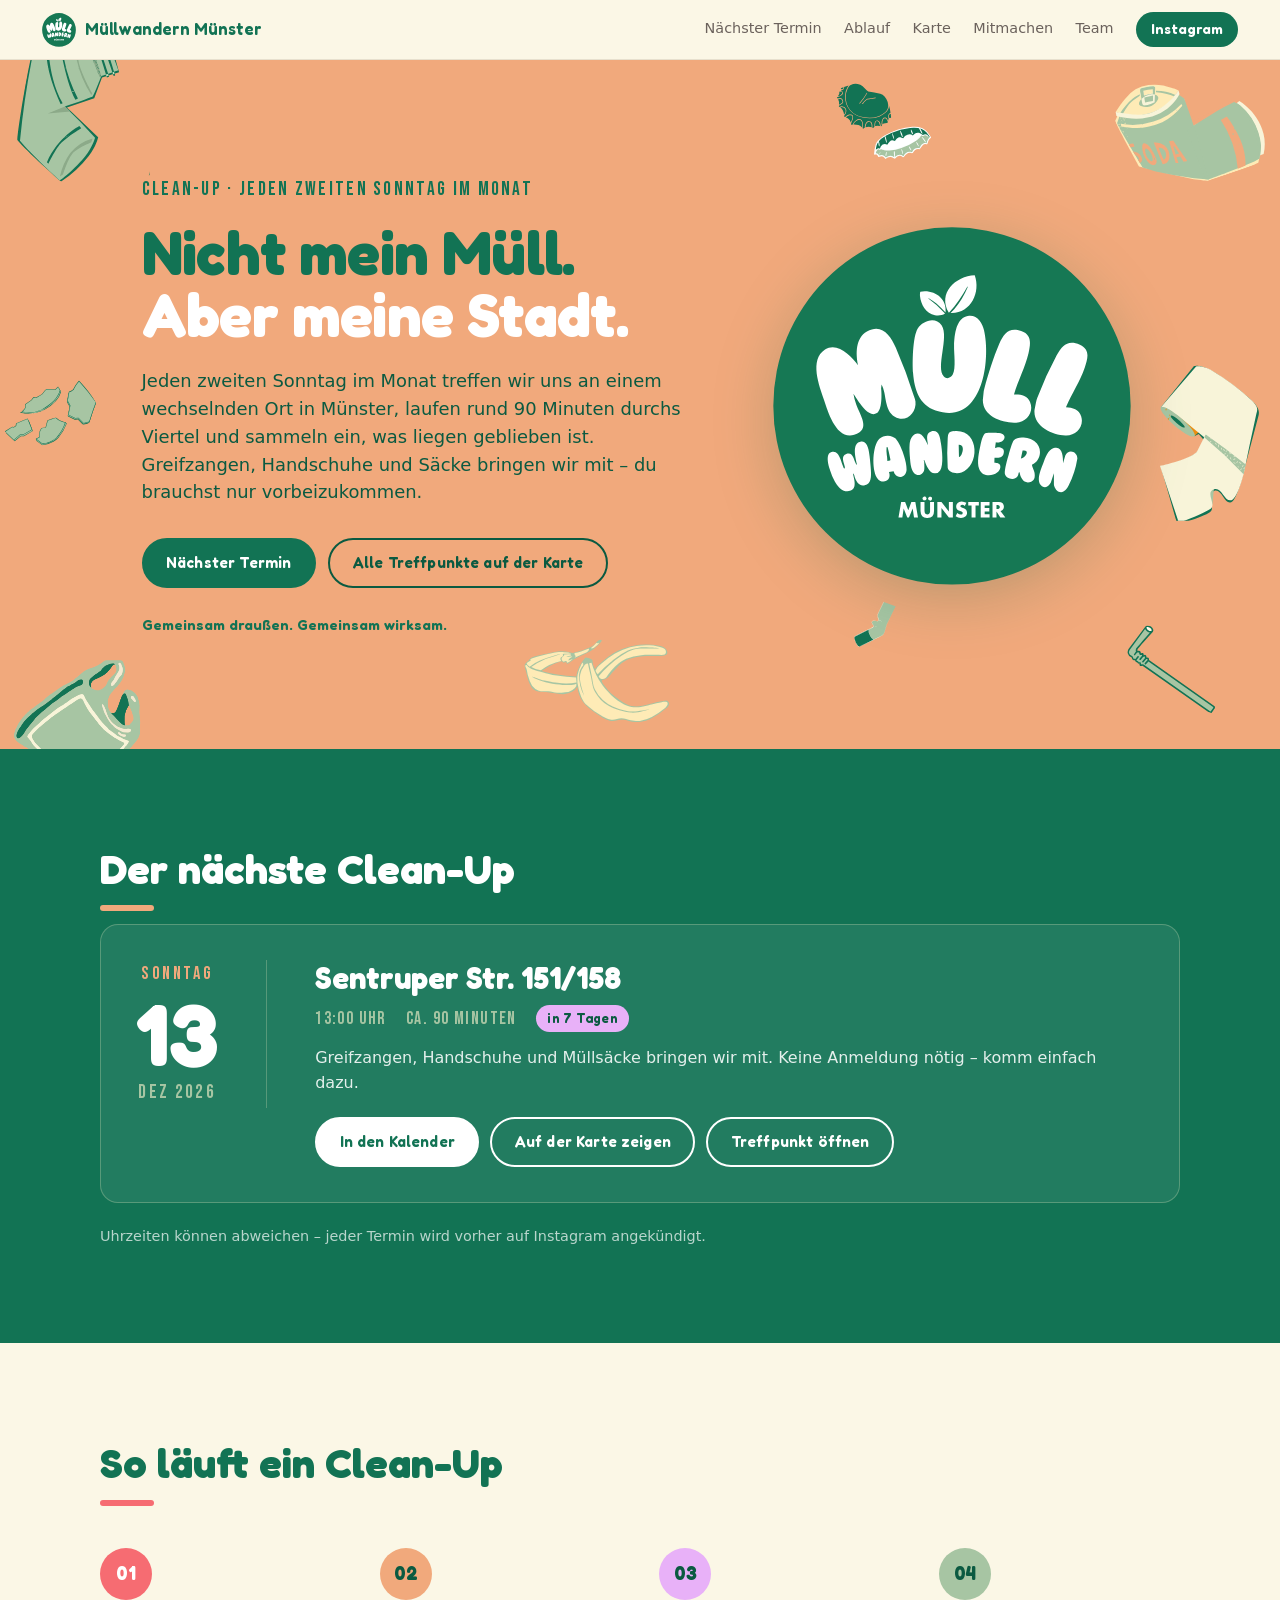
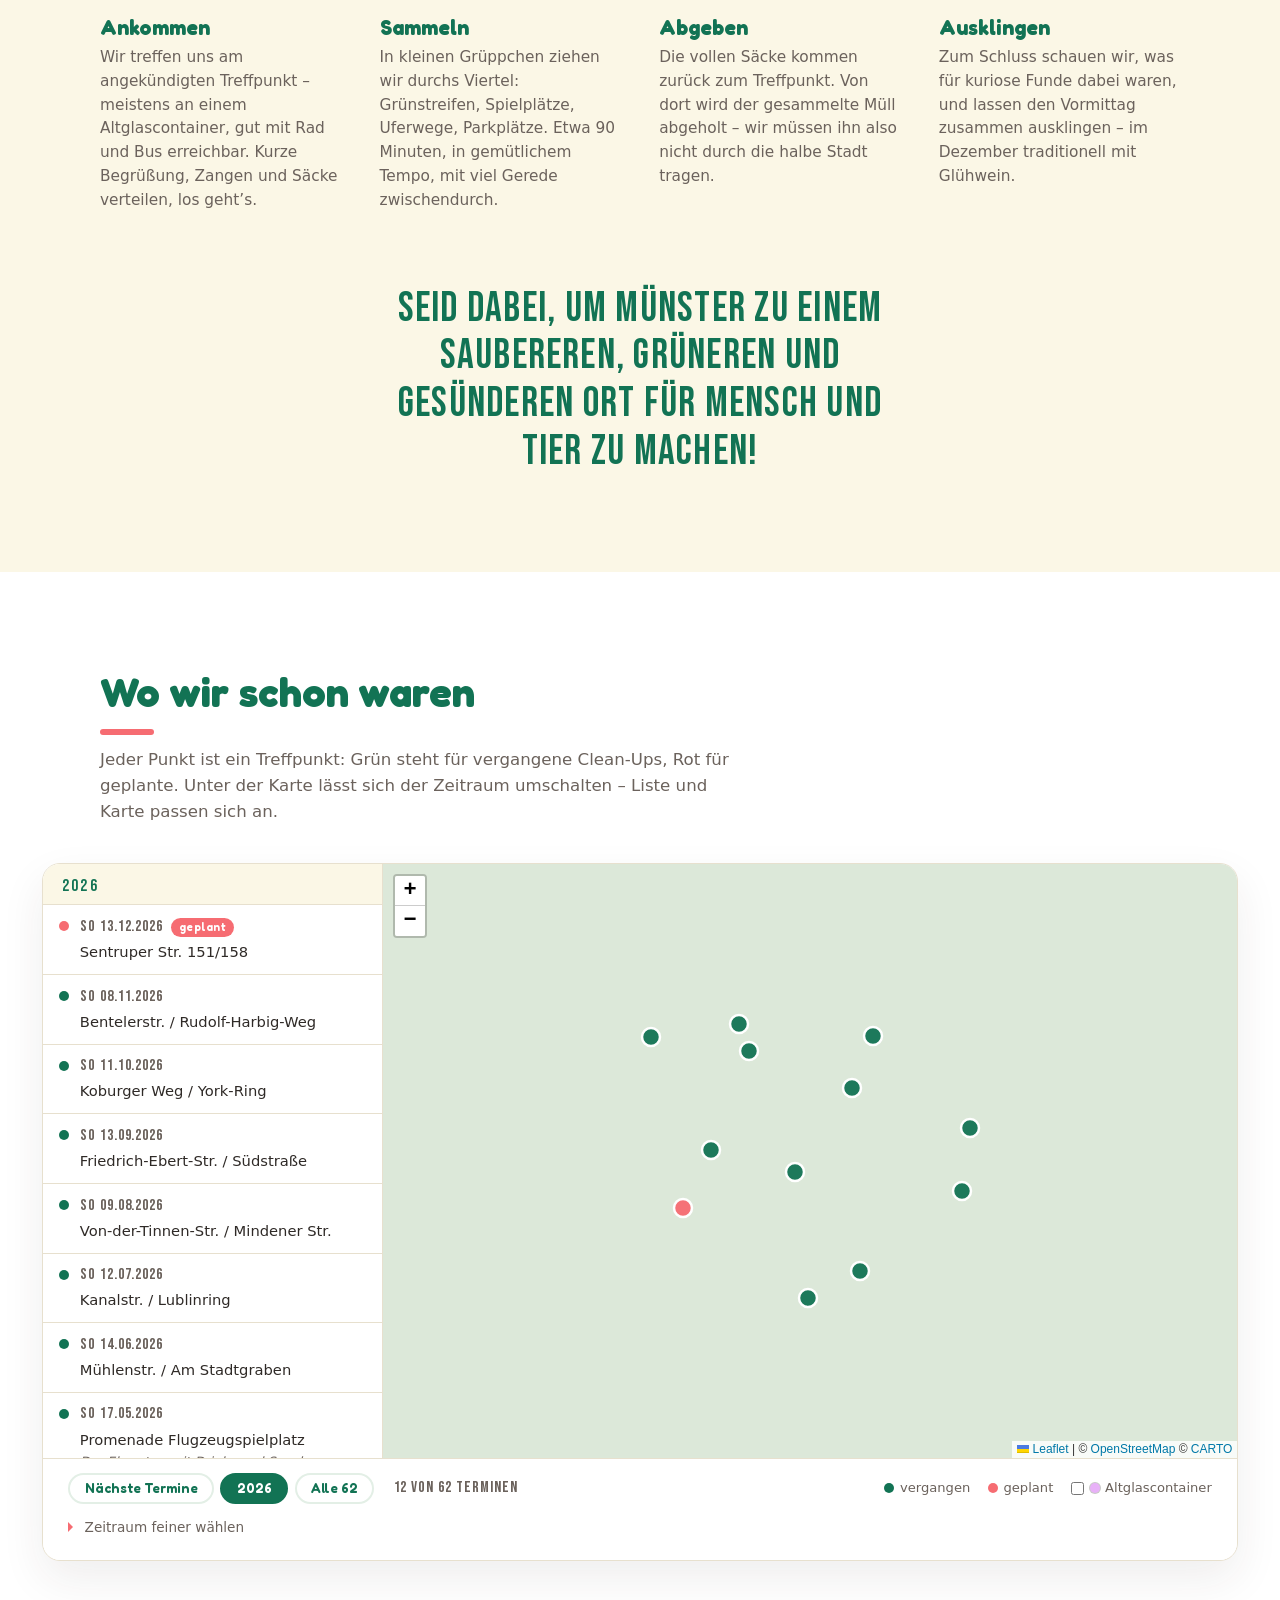
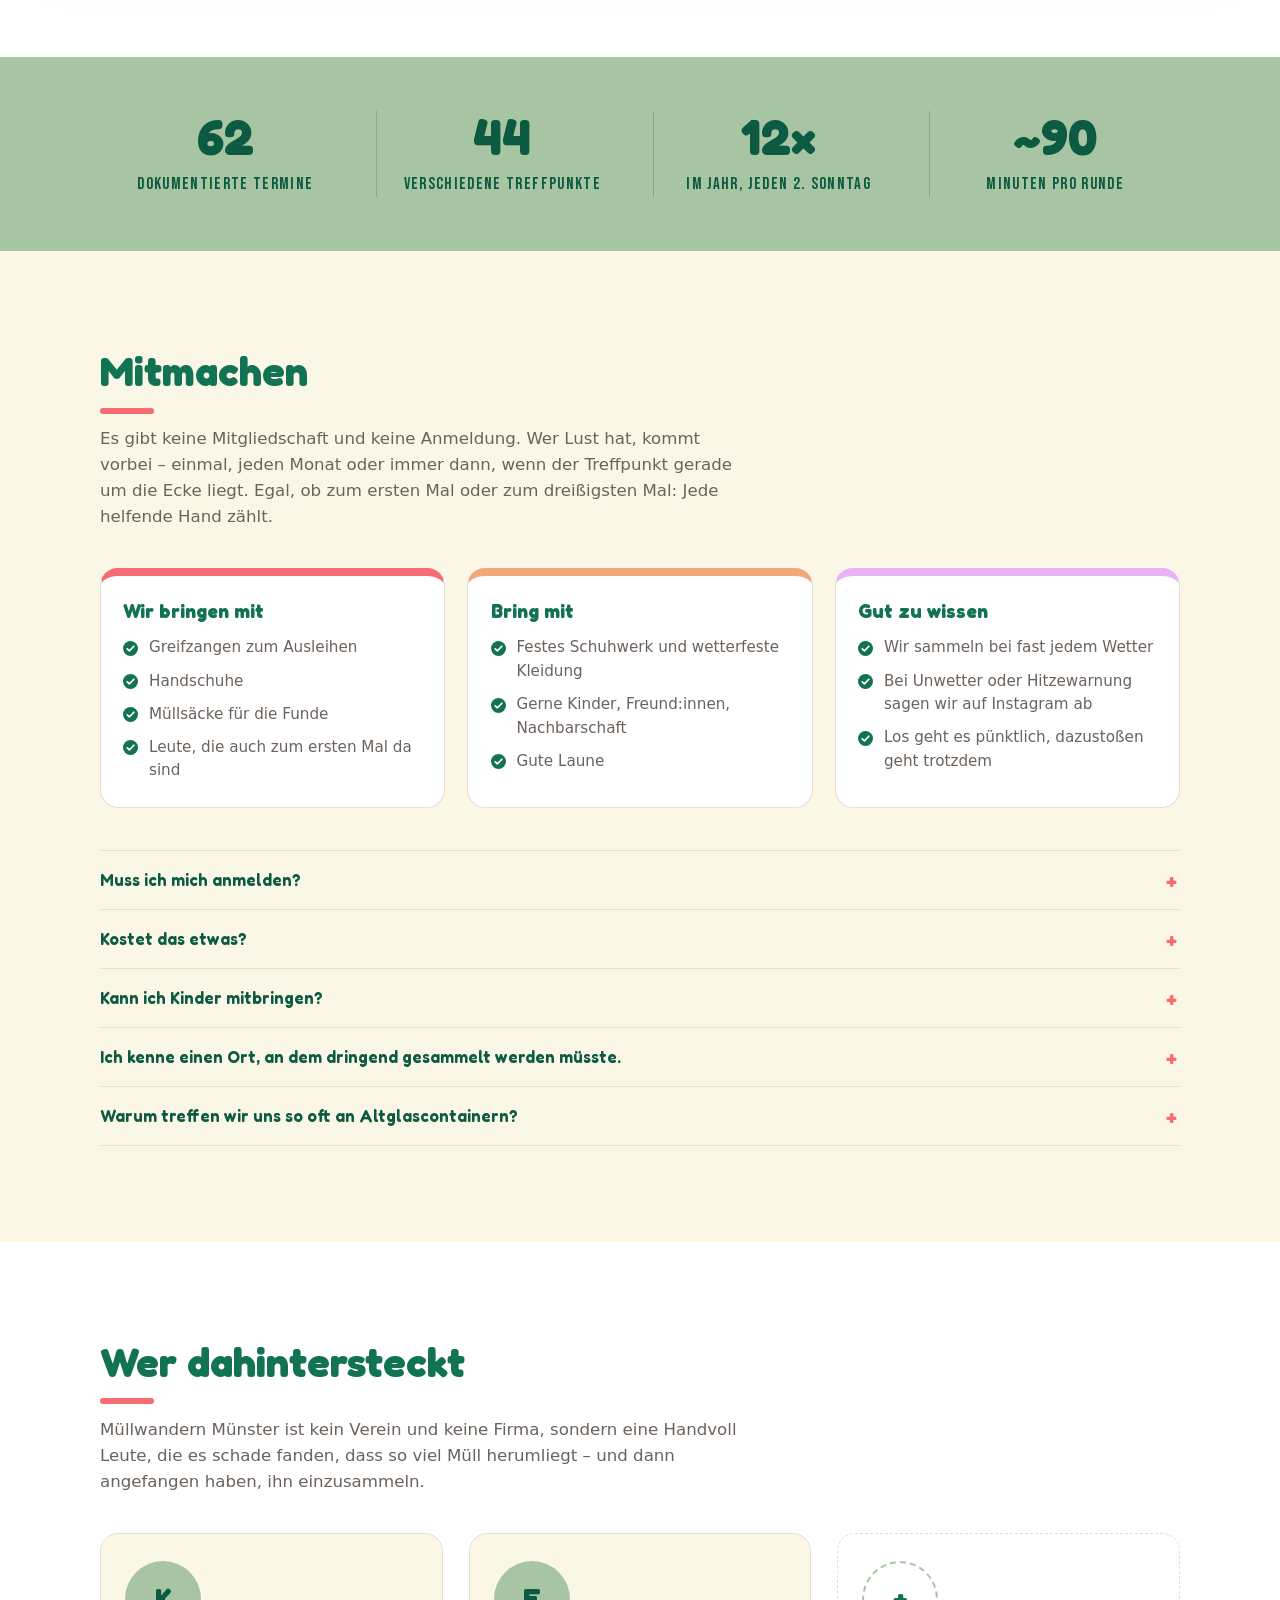
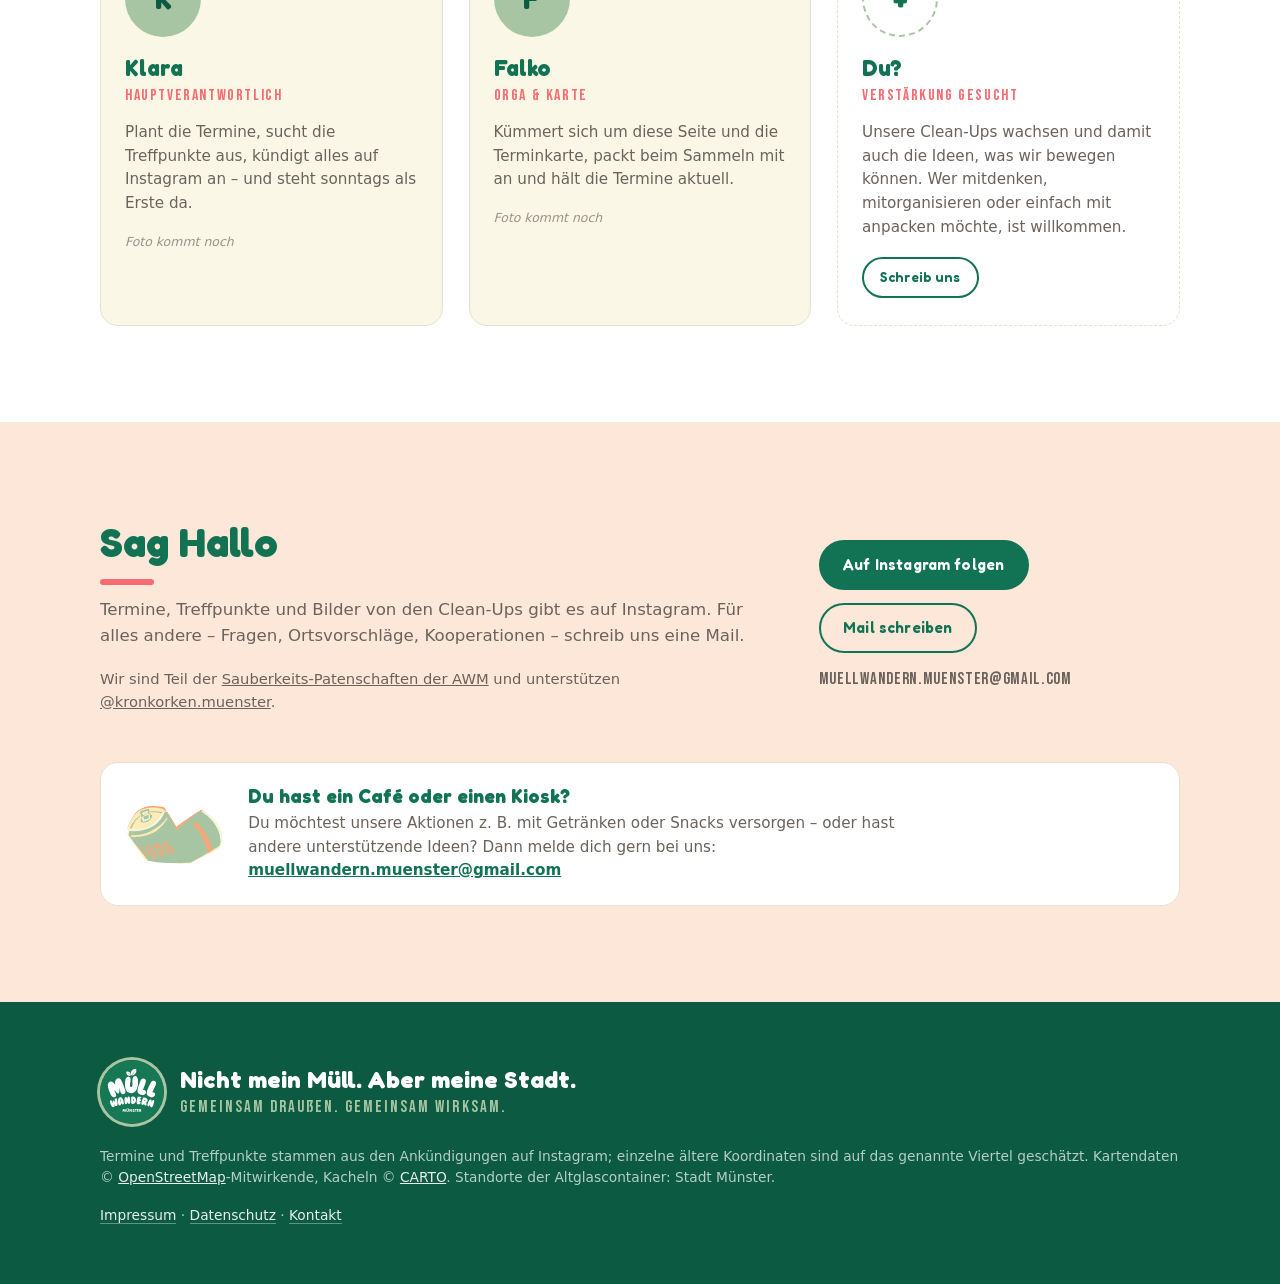
==== index.html @ 6770dd67 "Cache-Busting für CSS, JS und Termindaten style.css und script.js hängen in index.html an einem Zeit" ====
<!DOCTYPE html>
<html lang="de">
<head>
<meta charset="utf-8">
<meta name="viewport" content="width=device-width, initial-scale=1">
<!-- Beim Umzug auf die richtige Domain entfernen! Siehe README.md -->
<meta name="robots" content="noindex, nofollow">
<title>Müllwandern Münster – Clean-Up jeden 2. Sonntag im Monat</title>
<meta name="description" content="Einmal im Monat gehen wir gemeinsam durch Münster und sammeln ein, was liegen geblieben ist. Alle Termine, alle Treffpunkte, alles zum Mitmachen.">
<meta name="theme-color" content="#127354">
<meta property="og:title" content="Müllwandern Münster">
<meta property="og:description" content="Jeden 2. Sonntag im Monat sammeln wir gemeinsam Müll in Münster. Komm einfach dazu.">
<meta property="og:locale" content="de_DE">
<link rel="icon" href="data:image/svg+xml,<svg xmlns='http://www.w3.org/2000/svg' viewBox='0 0 32 32'><circle cx='16' cy='16' r='16' fill='%23127354'/><path d='M16.5 23c-1-6 1-11 6.5-13-1.5 6.5-3.5 10-6.5 13z' fill='%23fff'/><path d='M15.5 23c.5-4.5-1.5-8-5.5-9 1.5 4.5 3 7 5.5 9z' fill='%23fff'/></svg>">
<link rel="stylesheet" href="vendor/leaflet/leaflet.css">
<link rel="stylesheet" href="style.css?v=202608191802">
<script src="vendor/leaflet/leaflet.js" defer></script>
<script src="script.js?v=202608191802" defer></script>
</head>
<body>

<a class="skip" href="#hero">Zum Inhalt springen</a>

<nav class="nav">
  <a class="nav-brand" href="#hero">
    <img class="nav-mark" src="grafik/logo.svg" alt="" aria-hidden="true">
    Müllwandern&nbsp;Münster
  </a>
  <div class="nav-links">
    <a href="#termin">Nächster Termin</a>
    <a href="#ablauf">Ablauf</a>
    <a href="#karte">Karte</a>
    <a href="#mitmachen">Mitmachen</a>
    <a href="#team">Team</a>
    <a class="nav-cta" href="https://www.instagram.com/muellwandern.muenster/" target="_blank" rel="noopener">Instagram</a>
  </div>
</nav>

<!-- ---------- Hero ----------
     Logo und Müll-Illustrationen stammen aus dem Flyer (grafik/*.svg, als Vektoren aus dem PDF übernommen). -->
<header class="hero" id="hero">
  <img class="litter litter-bottle" src="grafik/bottle.svg" alt="" aria-hidden="true">
  <img class="litter litter-shards" src="grafik/shards.svg" alt="" aria-hidden="true">
  <img class="litter litter-bag" src="grafik/bag.svg" alt="" aria-hidden="true">
  <img class="litter litter-banana" src="grafik/banana.svg" alt="" aria-hidden="true">
  <img class="litter litter-caps" src="grafik/caps.svg" alt="" aria-hidden="true">
  <img class="litter litter-can" src="grafik/can.svg" alt="" aria-hidden="true">
  <img class="litter litter-paper" src="grafik/paper.svg" alt="" aria-hidden="true">
  <img class="litter litter-straw" src="grafik/straw.svg" alt="" aria-hidden="true">
  <img class="litter litter-butt" src="grafik/butt.svg" alt="" aria-hidden="true">
  <div class="hero-inner">
    <div>
      <p class="kicker">Clean-Up · jeden zweiten Sonntag im Monat</p>
      <p class="claim">Nicht mein Müll.<br><span class="claim-alt">Aber meine Stadt.</span></p>
      <p class="lead">
        Jeden zweiten Sonntag im Monat treffen wir uns an einem wechselnden Ort in Münster,
        laufen rund 90 Minuten durchs Viertel und sammeln ein, was liegen geblieben ist.
        Greifzangen, Handschuhe und Säcke bringen wir mit – du brauchst nur vorbeizukommen.
      </p>
      <div class="hero-actions">
        <a class="btn btn-primary" href="#termin">Nächster Termin</a>
        <a class="btn" href="#karte">Alle Treffpunkte auf der Karte</a>
      </div>
      <p class="hero-tag">Gemeinsam draußen. Gemeinsam wirksam.</p>
    </div>
    <h1 class="hero-logo"><img src="grafik/logo.svg" alt="Müllwandern Münster" width="272" height="272"></h1>
  </div>
</header>

<!-- ---------- Nächster Termin ---------- -->
<section class="section section-accent" id="termin">
  <div class="wrap">
    <h2 class="section-title">Der nächste Clean-Up</h2>
    <div class="next-card" id="next-card">
      <p class="next-loading">Termine werden geladen …</p>
    </div>
    <p class="next-hint">
      <span id="next-following"></span>
      Uhrzeiten können abweichen – jeder Termin wird vorher auf Instagram angekündigt.
    </p>
  </div>
</section>

<!-- ---------- Ablauf ---------- -->
<section class="section" id="ablauf">
  <div class="wrap">
    <h2 class="section-title">So läuft ein Clean-Up</h2>
    <ol class="steps">
      <li>
        <span class="step-no">01</span>
        <h3>Ankommen</h3>
        <p>Wir treffen uns am angekündigten Treffpunkt – meistens an einem Altglascontainer, gut mit Rad und Bus erreichbar. Kurze Begrüßung, Zangen und Säcke verteilen, los geht’s.</p>
      </li>
      <li>
        <span class="step-no">02</span>
        <h3>Sammeln</h3>
        <p>In kleinen Grüppchen ziehen wir durchs Viertel: Grünstreifen, Spielplätze, Uferwege, Parkplätze. Etwa 90 Minuten, in gemütlichem Tempo, mit viel Gerede zwischendurch.</p>
      </li>
      <li>
        <span class="step-no">03</span>
        <h3>Abgeben</h3>
        <p>Die vollen Säcke kommen zurück zum Treffpunkt. Von dort wird der gesammelte Müll abgeholt – wir müssen ihn also nicht durch die halbe Stadt tragen.</p>
      </li>
      <li>
        <span class="step-no">04</span>
        <h3>Ausklingen</h3>
        <p>Zum Schluss schauen wir, was für kuriose Funde dabei waren, und lassen den Vormittag zusammen ausklingen – im Dezember traditionell mit Glühwein.</p>
      </li>
    </ol>
    <blockquote class="pull">
      Seid dabei, um Münster zu einem saubereren, grüneren und gesünderen Ort für Mensch und Tier zu machen!
    </blockquote>
  </div>
</section>

<!-- ---------- Karte ---------- -->
<section class="section section-map" id="karte">
  <div class="wrap">
    <h2 class="section-title">Wo wir schon waren</h2>
    <p class="section-lead">
      Jeder Punkt ist ein Treffpunkt: Grün steht für vergangene Clean-Ups, Rot für geplante.
      Unter der Karte lässt sich der Zeitraum umschalten – Liste und Karte passen sich an.
    </p>
  </div>
  <div class="wrap wrap-wide">
    <div class="map-app">
      <div class="map-app-body">
        <aside id="list"></aside>
        <div id="map"></div>
      </div>
      <div class="map-app-foot">
        <div class="tl-controls">
          <div class="presets" role="group" aria-label="Zeitraum wählen">
            <button type="button" class="preset" data-preset="next">Nächste Termine</button>
            <button type="button" class="preset" data-preset="year">Dieses Jahr</button>
            <button type="button" class="preset" data-preset="all">Alle</button>
          </div>
          <span class="count" id="count"></span>
          <div class="legend">
            <span class="l-past"><i></i>vergangen</span>
            <span class="l-future"><i></i>geplant</span>
            <label class="l-glass"><input type="checkbox" id="glass-toggle"><i></i>Altglascontainer</label>
          </div>
        </div>
        <details class="tl-details">
          <summary>Zeitraum feiner wählen</summary>
          <div class="tl-head">
            <span class="range-label" id="range-label"></span>
          </div>
          <div class="timeline" id="timeline"></div>
        </details>
      </div>
    </div>
  </div>
</section>

<!-- ---------- Zahlen ---------- -->
<section class="section section-figures">
  <div class="wrap">
    <ul class="figures">
      <li><strong data-figure="events">–</strong><span>dokumentierte Termine</span></li>
      <li><strong data-figure="spots">–</strong><span>verschiedene Treffpunkte</span></li>
      <li><strong>12×</strong><span>im Jahr, jeden 2. Sonntag</span></li>
      <li><strong>~90</strong><span>Minuten pro Runde</span></li>
    </ul>
  </div>
</section>

<!-- ---------- Mitmachen ---------- -->
<section class="section" id="mitmachen">
  <div class="wrap">
    <h2 class="section-title">Mitmachen</h2>
    <p class="section-lead">
      Es gibt keine Mitgliedschaft und keine Anmeldung. Wer Lust hat, kommt vorbei – einmal, jeden Monat oder immer dann,
      wenn der Treffpunkt gerade um die Ecke liegt. Egal, ob zum ersten Mal oder zum dreißigsten Mal: Jede helfende Hand zählt.
    </p>
    <div class="cols">
      <div class="card">
        <h3>Wir bringen mit</h3>
        <ul class="ticks">
          <li>Greifzangen zum Ausleihen</li>
          <li>Handschuhe</li>
          <li>Müllsäcke für die Funde</li>
          <li>Leute, die auch zum ersten Mal da sind</li>
        </ul>
      </div>
      <div class="card">
        <h3>Bring mit</h3>
        <ul class="ticks">
          <li>Festes Schuhwerk und wetterfeste Kleidung</li>
          <li>Gerne Kinder, Freund:innen, Nachbarschaft</li>
          <li>Gute Laune</li>
        </ul>
      </div>
      <div class="card">
        <h3>Gut zu wissen</h3>
        <ul class="ticks">
          <li>Wir sammeln bei fast jedem Wetter</li>
          <li>Bei Unwetter oder Hitzewarnung sagen wir auf Instagram ab</li>
          <li>Los geht es pünktlich, dazustoßen geht trotzdem</li>
        </ul>
      </div>
    </div>

    <div class="faq">
      <details>
        <summary>Muss ich mich anmelden?</summary>
        <p>Nein. Komm einfach zum Treffpunkt – eine kurze Nachricht auf Instagram freut uns, ist aber keine Bedingung.</p>
      </details>
      <details>
        <summary>Kostet das etwas?</summary>
        <p>Nein. Zangen, Handschuhe und Säcke werden gestellt, alles andere ist deine Zeit.</p>
      </details>
      <details>
        <summary>Kann ich Kinder mitbringen?</summary>
        <p>Sehr gerne. Kinder finden erfahrungsgemäß am meisten – und die spannendsten Sachen.</p>
      </details>
      <details>
        <summary>Ich kenne einen Ort, an dem dringend gesammelt werden müsste.</summary>
        <p>Schreib uns! Die Treffpunkte wechseln jeden Monat, und Vorschläge aus den Vierteln sind ausdrücklich willkommen.</p>
      </details>
      <details>
        <summary>Warum treffen wir uns so oft an Altglascontainern?</summary>
        <p>Sie sind leicht zu finden, es gibt sie in jedem Viertel – und drumherum liegt fast immer etwas. Auf der <a href="#karte">Karte</a> lassen sich alle Container der Stadt einblenden.</p>
      </details>
    </div>
  </div>
</section>

<!-- ---------- Team ----------
     Beschreibungstexte sind ein Vorschlag und gehören gegengelesen; Fotos fehlen noch
     (avatar-Kreise durch <img src="..." alt="..."> ersetzen). -->
<section class="section section-team" id="team">
  <div class="wrap">
    <h2 class="section-title">Wer dahintersteckt</h2>
    <p class="section-lead">
      Müllwandern Münster ist kein Verein und keine Firma, sondern eine Handvoll Leute, die es schade fanden,
      dass so viel Müll herumliegt – und dann angefangen haben, ihn einzusammeln.
    </p>
    <div class="people">
      <article class="person">
        <span class="avatar" aria-hidden="true">K</span>
        <h3>Klara</h3>
        <p class="role">Hauptverantwortlich</p>
        <p>Plant die Termine, sucht die Treffpunkte aus, kündigt alles auf Instagram an – und steht sonntags als Erste da.</p>
        <p class="photo-hint">Foto kommt noch</p>
      </article>
      <article class="person">
        <span class="avatar" aria-hidden="true">F</span>
        <h3>Falko</h3>
        <p class="role">Orga &amp; Karte</p>
        <p>Kümmert sich um diese Seite und die Terminkarte, packt beim Sammeln mit an und hält die Termine aktuell.</p>
        <p class="photo-hint">Foto kommt noch</p>
      </article>
      <article class="person person-join">
        <span class="avatar avatar-empty" aria-hidden="true">+</span>
        <h3>Du?</h3>
        <p class="role">Verstärkung gesucht</p>
        <p>Unsere Clean-Ups wachsen und damit auch die Ideen, was wir bewegen können. Wer mitdenken, mitorganisieren oder einfach mit anpacken möchte, ist willkommen.</p>
        <a class="btn btn-small" href="mailto:muellwandern.muenster@gmail.com?subject=Ich%20m%C3%B6chte%20im%20Team%20mitmachen">Schreib uns</a>
      </article>
    </div>
  </div>
</section>

<!-- ---------- Kontakt ---------- -->
<section class="section section-contact" id="kontakt">
  <div class="wrap contact">
    <div>
      <h2 class="section-title">Sag Hallo</h2>
      <p class="section-lead">
        Termine, Treffpunkte und Bilder von den Clean-Ups gibt es auf Instagram.
        Für alles andere – Fragen, Ortsvorschläge, Kooperationen – schreib uns eine Mail.
      </p>
      <p class="partner">
        Wir sind Teil der <a href="https://awm.stadt-muenster.de/stadtsauberkeit/sauberkeitspatenschaften" target="_blank" rel="noopener">Sauberkeits-Patenschaften der AWM</a>
        und unterstützen <a href="https://www.instagram.com/kronkorken.muenster/" target="_blank" rel="noopener">@kronkorken.muenster</a>.
      </p>
    </div>
    <div class="contact-links">
      <a class="btn btn-primary" href="https://www.instagram.com/muellwandern.muenster/" target="_blank" rel="noopener">Auf Instagram folgen</a>
      <a class="btn" href="mailto:muellwandern.muenster@gmail.com">Mail schreiben</a>
      <p class="contact-mail">muellwandern.muenster@gmail.com</p>
    </div>
  </div>
  <div class="wrap">
    <div class="support">
      <img src="grafik/can.svg" alt="" aria-hidden="true">
      <div>
        <h3>Du hast ein Café oder einen Kiosk?</h3>
        <p>
          Du möchtest unsere Aktionen z.&nbsp;B. mit Getränken oder Snacks versorgen – oder hast andere unterstützende Ideen?
          Dann melde dich gern bei uns: <a href="mailto:muellwandern.muenster@gmail.com?subject=Unterst%C3%BCtzung%20f%C3%BCr%20M%C3%BCllwandern%20M%C3%BCnster">muellwandern.muenster@gmail.com</a>
        </p>
      </div>
    </div>
  </div>
</section>

<footer class="foot">
  <div class="wrap foot-inner">
    <div class="foot-brand">
      <img src="grafik/logo.svg" alt="" aria-hidden="true" width="64" height="64">
      <p class="foot-claim">Nicht mein Müll. Aber meine Stadt.<small>Gemeinsam draußen. Gemeinsam wirksam.</small></p>
    </div>
    <p>
      Termine und Treffpunkte stammen aus den Ankündigungen auf Instagram; einzelne ältere Koordinaten sind
      auf das genannte Viertel geschätzt. Kartendaten © <a href="https://www.openstreetmap.org/copyright" target="_blank" rel="noopener">OpenStreetMap</a>-Mitwirkende,
      Kacheln © <a href="https://carto.com/attributions" target="_blank" rel="noopener">CARTO</a>.
      Standorte der Altglascontainer: Stadt Münster.
    </p>
    <!-- Impressum und Datenschutz klappen direkt hier im Footer aus (auch per #impressum / #datenschutz).
         Hosting-Absatz gilt für die Ziel-Domain; die GitHub-Pages-Vorschau ist davon nicht erfasst. -->
    <div class="foot-legal">
      <p class="foot-links">
        <a href="#impressum" aria-controls="impressum" aria-expanded="false">Impressum</a> ·
        <a href="#datenschutz" aria-controls="datenschutz" aria-expanded="false">Datenschutz</a> ·
        <a href="mailto:muellwandern.muenster@gmail.com">Kontakt</a>
      </p>
      <div class="legal-body" id="impressum">
        <div class="legal-inner">
          <h3>Angaben gemäß § 5 DDG</h3>
          <address>
            Klara Novak<br>
            Raesfeldstr. 1<br>
            48149 Münster
          </address>
          <p>E-Mail: <a href="mailto:muellwandern.muenster@gmail.com">muellwandern.muenster@gmail.com</a></p>
          <p>Müllwandern Münster ist eine private, ehrenamtliche Initiative ohne Vereins- oder Unternehmensform.</p>

          <h3>Verantwortlich für journalistisch-redaktionelle Inhalte gemäß § 18 Abs. 2 MStV</h3>
          <p>Klara Novak, Raesfeldstr. 1, 48149 Münster</p>

          <h3>Haftung für Inhalte</h3>
          <p>Die Inhalte dieser Website wurden mit größter Sorgfalt erstellt. Für die Richtigkeit, Vollständigkeit und Aktualität der Inhalte übernehmen wir keine Gewähr. Termine und Treffpunkte können sich kurzfristig ändern; maßgeblich ist die jeweils aktuelle Ankündigung auf Instagram. Einzelne ältere Treffpunkte auf der Karte sind auf das genannte Viertel geschätzt.</p>

          <h3>Haftung für Links</h3>
          <p>Diese Website enthält Links zu externen Websites Dritter, auf deren Inhalte wir keinen Einfluss haben. Für diese fremden Inhalte übernehmen wir keine Haftung. Für die Inhalte der verlinkten Seiten ist stets der jeweilige Anbieter oder Betreiber verantwortlich.</p>

          <h3>Kartendaten und Bildnachweise</h3>
          <p>Kartendaten © <a href="https://www.openstreetmap.org/copyright" target="_blank" rel="noopener">OpenStreetMap</a>-Mitwirkende (ODbL), Kartenkacheln © <a href="https://carto.com/attributions" target="_blank" rel="noopener">CARTO</a>. Standorte der Altglascontainer: Stadt Münster. Kartenbibliothek: <a href="https://leafletjs.com/" target="_blank" rel="noopener">Leaflet</a> (BSD-2-Clause). Fotos: Müllwandern Münster.</p>

        </div>
      </div>
      <div class="legal-body" id="datenschutz">
        <div class="legal-inner">
          <h3>Verantwortliche</h3>
          <p>Klara Novak, Raesfeldstr. 1, 48149 Münster, E-Mail: <a href="mailto:muellwandern.muenster@gmail.com">muellwandern.muenster@gmail.com</a></p>

          <h3>Kurz gesagt</h3>
          <p>Diese Seite setzt keine Cookies, nutzt keine Analyse- oder Tracking-Dienste und bindet keine Werbe- oder Social-Media-Plugins ein. Schriften, Skripte, Fotos und die Kartenbibliothek liegen auf unserem eigenen Server. Personenbezogene Daten fallen in den Server-Protokollen unseres Hosters an, beim Laden der Kartenkacheln unseres Kartenanbieters und dann, wenn du uns eine E-Mail schreibst.</p>

          <h3>Hosting und Server-Logdaten</h3>
          <p>Die Website wird gehostet bei ALL-INKL.COM – Neue Medien Münnich, Inhaber René Münnich, Hauptstraße 68, 02742 Friedersdorf, Deutschland. Beim Aufruf der Seite verarbeitet der Hoster automatisch technisch erforderliche Verbindungsdaten in Server-Logdateien: IP-Adresse, Datum und Uhrzeit des Zugriffs, aufgerufene Seite, übertragene Datenmenge, Referrer-URL sowie Browser- und Betriebssystemangaben. Diese Daten dienen der Bereitstellung, Stabilität und Sicherheit der Website (Art. 6 Abs. 1 lit. f DSGVO) und werden nicht mit anderen Datenquellen zusammengeführt. Sie werden nur so lange gespeichert, wie es für diese Zwecke erforderlich ist. Mit dem Hoster besteht ein Vertrag zur Auftragsverarbeitung.</p>

          <h3>Interaktive Karte</h3>
          <p>Die Karte der Treffpunkte wird mit der Open-Source-Bibliothek Leaflet dargestellt, die von unserem eigenen Server geladen wird. Die Kartenhintergründe (Kacheln) werden beim Anzeigen der Karte vom Kartenanbieter CARTO (CartoDB Inc.) abgerufen. Dabei erhält CARTO deine IP-Adresse, die angeforderten Kartenausschnitte sowie Browser- und Betriebssystemangaben. Ohne diese Übertragung kann die Karte nicht angezeigt werden; sie erfolgt auf Grundlage unseres berechtigten Interesses an einer nutzbaren Übersicht der Treffpunkte (Art. 6 Abs. 1 lit. f DSGVO). CARTO setzt dabei nach unserer Kenntnis keine Cookies. Eine Verarbeitung auf Servern außerhalb der EU, insbesondere in den USA, kann nicht ausgeschlossen werden. Weitere Informationen: <a href="https://carto.com/privacy" target="_blank" rel="noopener">carto.com/privacy</a>. Die Termin- und Containerdaten selbst sowie die Fotos in den Karten-Popups liegen auf unserem Server.</p>
          <p>Der Kalender-Eintrag („In den Kalender“) wird direkt in deinem Browser erzeugt; dabei werden keine Daten übertragen.</p>

          <h3>Kontakt per E-Mail</h3>
          <p>Wenn du uns per E-Mail schreibst, verarbeiten wir deine Angaben (E-Mail-Adresse, Name, Inhalt der Nachricht), um deine Anfrage zu beantworten (Art. 6 Abs. 1 lit. f DSGVO, bei Vertragsanbahnung lit. b). Die Daten werden gelöscht, sobald die Anfrage erledigt ist und keine gesetzlichen Aufbewahrungspflichten entgegenstehen. Unser E-Mail-Postfach wird bei Google (Gmail) betrieben; es gelten dort die Datenschutzbestimmungen von Google.</p>

          <h3>Externe Links</h3>
          <p>Die Seite verlinkt auf Instagram (Meta Platforms Ireland Ltd.), OpenStreetMap (OpenStreetMap Foundation), die Abfallwirtschaftsbetriebe Münster und weitere externe Angebote. Erst mit dem Anklicken eines Links wird eine Verbindung zum jeweiligen Anbieter aufgebaut; dann gelten dessen Datenschutzbestimmungen. Beim bloßen Aufruf unserer Seite werden – abgesehen von den Kartenkacheln – keine Daten an diese Anbieter übertragen.</p>

          <h3>Deine Rechte</h3>
          <p>Du hast das Recht auf Auskunft über die zu deiner Person gespeicherten Daten (Art. 15 DSGVO), auf Berichtigung (Art. 16), Löschung (Art. 17), Einschränkung der Verarbeitung (Art. 18), Datenübertragbarkeit (Art. 20) sowie auf Widerspruch gegen eine Verarbeitung auf Grundlage berechtigter Interessen (Art. 21 DSGVO). Wende dich dafür einfach per E-Mail an die oben genannte Adresse.</p>
          <p>Außerdem kannst du dich bei einer Datenschutz-Aufsichtsbehörde beschweren, zuständig ist die Landesbeauftragte für Datenschutz und Informationsfreiheit Nordrhein-Westfalen (LDI NRW), Kavalleriestraße 2–4, 40213 Düsseldorf, Tel. 0211 38424-0, E-Mail: <a href="mailto:poststelle@ldi.nrw.de">poststelle@ldi.nrw.de</a>.</p>

        </div>
      </div>
    </div>
  </div>
</footer>

<!-- Termine liegen in termine.json und werden von script.js geladen.
     Zum Aktualisieren nur die JSON editieren.
     Felder: date (Pflicht), location (Pflicht), time, note, lat, lng.
     Einträge ohne lat/lng erscheinen nur in der Liste, nicht auf der Karte.
     Hinweis: lokal per HTTP-Server öffnen (z. B. `python3 -m http.server`),
     da fetch() bei file://-URLs blockiert wird. -->
</body>
</html>
---- vendor/leaflet/leaflet.css ----
/* required styles */

.leaflet-pane,
.leaflet-tile,
.leaflet-marker-icon,
.leaflet-marker-shadow,
.leaflet-tile-container,
.leaflet-pane > svg,
.leaflet-pane > canvas,
.leaflet-zoom-box,
.leaflet-image-layer,
.leaflet-layer {
	position: absolute;
	left: 0;
	top: 0;
	}
.leaflet-container {
	overflow: hidden;
	}
.leaflet-tile,
.leaflet-marker-icon,
.leaflet-marker-shadow {
	-webkit-user-select: none;
	   -moz-user-select: none;
	        user-select: none;
	  -webkit-user-drag: none;
	}
/* Prevents IE11 from highlighting tiles in blue */
.leaflet-tile::selection {
	background: transparent;
}
/* Safari renders non-retina tile on retina better with this, but Chrome is worse */
.leaflet-safari .leaflet-tile {
	image-rendering: -webkit-optimize-contrast;
	}
/* hack that prevents hw layers "stretching" when loading new tiles */
.leaflet-safari .leaflet-tile-container {
	width: 1600px;
	height: 1600px;
	-webkit-transform-origin: 0 0;
	}
.leaflet-marker-icon,
.leaflet-marker-shadow {
	display: block;
	}
/* .leaflet-container svg: reset svg max-width decleration shipped in Joomla! (joomla.org) 3.x */
/* .leaflet-container img: map is broken in FF if you have max-width: 100% on tiles */
.leaflet-container .leaflet-overlay-pane svg {
	max-width: none !important;
	max-height: none !important;
	}
.leaflet-container .leaflet-marker-pane img,
.leaflet-container .leaflet-shadow-pane img,
.leaflet-container .leaflet-tile-pane img,
.leaflet-container img.leaflet-image-layer,
.leaflet-container .leaflet-tile {
	max-width: none !important;
	max-height: none !important;
	width: auto;
	padding: 0;
	}

.leaflet-container img.leaflet-tile {
	/* See: https://bugs.chromium.org/p/chromium/issues/detail?id=600120 */
	mix-blend-mode: plus-lighter;
}

.leaflet-container.leaflet-touch-zoom {
	-ms-touch-action: pan-x pan-y;
	touch-action: pan-x pan-y;
	}
.leaflet-container.leaflet-touch-drag {
	-ms-touch-action: pinch-zoom;
	/* Fallback for FF which doesn't support pinch-zoom */
	touch-action: none;
	touch-action: pinch-zoom;
}
.leaflet-container.leaflet-touch-drag.leaflet-touch-zoom {
	-ms-touch-action: none;
	touch-action: none;
}
.leaflet-container {
	-webkit-tap-highlight-color: transparent;
}
.leaflet-container a {
	-webkit-tap-highlight-color: rgba(51, 181, 229, 0.4);
}
.leaflet-tile {
	filter: inherit;
	visibility: hidden;
	}
.leaflet-tile-loaded {
	visibility: inherit;
	}
.leaflet-zoom-box {
	width: 0;
	height: 0;
	-moz-box-sizing: border-box;
	     box-sizing: border-box;
	z-index: 800;
	}
/* workaround for https://bugzilla.mozilla.org/show_bug.cgi?id=888319 */
.leaflet-overlay-pane svg {
	-moz-user-select: none;
	}

.leaflet-pane         { z-index: 400; }

.leaflet-tile-pane    { z-index: 200; }
.leaflet-overlay-pane { z-index: 400; }
.leaflet-shadow-pane  { z-index: 500; }
.leaflet-marker-pane  { z-index: 600; }
.leaflet-tooltip-pane   { z-index: 650; }
.leaflet-popup-pane   { z-index: 700; }

.leaflet-map-pane canvas { z-index: 100; }
.leaflet-map-pane svg    { z-index: 200; }

.leaflet-vml-shape {
	width: 1px;
	height: 1px;
	}
.lvml {
	behavior: url(#default#VML);
	display: inline-block;
	position: absolute;
	}


/* control positioning */

.leaflet-control {
	position: relative;
	z-index: 800;
	pointer-events: visiblePainted; /* IE 9-10 doesn't have auto */
	pointer-events: auto;
	}
.leaflet-top,
.leaflet-bottom {
	position: absolute;
	z-index: 1000;
	pointer-events: none;
	}
.leaflet-top {
	top: 0;
	}
.leaflet-right {
	right: 0;
	}
.leaflet-bottom {
	bottom: 0;
	}
.leaflet-left {
	left: 0;
	}
.leaflet-control {
	float: left;
	clear: both;
	}
.leaflet-right .leaflet-control {
	float: right;
	}
.leaflet-top .leaflet-control {
	margin-top: 10px;
	}
.leaflet-bottom .leaflet-control {
	margin-bottom: 10px;
	}
.leaflet-left .leaflet-control {
	margin-left: 10px;
	}
.leaflet-right .leaflet-control {
	margin-right: 10px;
	}


/* zoom and fade animations */

.leaflet-fade-anim .leaflet-popup {
	opacity: 0;
	-webkit-transition: opacity 0.2s linear;
	   -moz-transition: opacity 0.2s linear;
	        transition: opacity 0.2s linear;
	}
.leaflet-fade-anim .leaflet-map-pane .leaflet-popup {
	opacity: 1;
	}
.leaflet-zoom-animated {
	-webkit-transform-origin: 0 0;
	    -ms-transform-origin: 0 0;
	        transform-origin: 0 0;
	}
svg.leaflet-zoom-animated {
	will-change: transform;
}

.leaflet-zoom-anim .leaflet-zoom-animated {
	-webkit-transition: -webkit-transform 0.25s cubic-bezier(0,0,0.25,1);
	   -moz-transition:    -moz-transform 0.25s cubic-bezier(0,0,0.25,1);
	        transition:         transform 0.25s cubic-bezier(0,0,0.25,1);
	}
.leaflet-zoom-anim .leaflet-tile,
.leaflet-pan-anim .leaflet-tile {
	-webkit-transition: none;
	   -moz-transition: none;
	        transition: none;
	}

.leaflet-zoom-anim .leaflet-zoom-hide {
	visibility: hidden;
	}


/* cursors */

.leaflet-interactive {
	cursor: pointer;
	}
.leaflet-grab {
	cursor: -webkit-grab;
	cursor:    -moz-grab;
	cursor:         grab;
	}
.leaflet-crosshair,
.leaflet-crosshair .leaflet-interactive {
	cursor: crosshair;
	}
.leaflet-popup-pane,
.leaflet-control {
	cursor: auto;
	}
.leaflet-dragging .leaflet-grab,
.leaflet-dragging .leaflet-grab .leaflet-interactive,
.leaflet-dragging .leaflet-marker-draggable {
	cursor: move;
	cursor: -webkit-grabbing;
	cursor:    -moz-grabbing;
	cursor:         grabbing;
	}

/* marker & overlays interactivity */
.leaflet-marker-icon,
.leaflet-marker-shadow,
.leaflet-image-layer,
.leaflet-pane > svg path,
.leaflet-tile-container {
	pointer-events: none;
	}

.leaflet-marker-icon.leaflet-interactive,
.leaflet-image-layer.leaflet-interactive,
.leaflet-pane > svg path.leaflet-interactive,
svg.leaflet-image-layer.leaflet-interactive path {
	pointer-events: visiblePainted; /* IE 9-10 doesn't have auto */
	pointer-events: auto;
	}

/* visual tweaks */

.leaflet-container {
	background: #ddd;
	outline-offset: 1px;
	}
.leaflet-container a {
	color: #0078A8;
	}
.leaflet-zoom-box {
	border: 2px dotted #38f;
	background: rgba(255,255,255,0.5);
	}


/* general typography */
.leaflet-container {
	font-family: "Helvetica Neue", Arial, Helvetica, sans-serif;
	font-size: 12px;
	font-size: 0.75rem;
	line-height: 1.5;
	}


/* general toolbar styles */

.leaflet-bar {
	box-shadow: 0 1px 5px rgba(0,0,0,0.65);
	border-radius: 4px;
	}
.leaflet-bar a {
	background-color: #fff;
	border-bottom: 1px solid #ccc;
	width: 26px;
	height: 26px;
	line-height: 26px;
	display: block;
	text-align: center;
	text-decoration: none;
	color: black;
	}
.leaflet-bar a,
.leaflet-control-layers-toggle {
	background-position: 50% 50%;
	background-repeat: no-repeat;
	display: block;
	}
.leaflet-bar a:hover,
.leaflet-bar a:focus {
	background-color: #f4f4f4;
	}
.leaflet-bar a:first-child {
	border-top-left-radius: 4px;
	border-top-right-radius: 4px;
	}
.leaflet-bar a:last-child {
	border-bottom-left-radius: 4px;
	border-bottom-right-radius: 4px;
	border-bottom: none;
	}
.leaflet-bar a.leaflet-disabled {
	cursor: default;
	background-color: #f4f4f4;
	color: #bbb;
	}

.leaflet-touch .leaflet-bar a {
	width: 30px;
	height: 30px;
	line-height: 30px;
	}
.leaflet-touch .leaflet-bar a:first-child {
	border-top-left-radius: 2px;
	border-top-right-radius: 2px;
	}
.leaflet-touch .leaflet-bar a:last-child {
	border-bottom-left-radius: 2px;
	border-bottom-right-radius: 2px;
	}

/* zoom control */

.leaflet-control-zoom-in,
.leaflet-control-zoom-out {
	font: bold 18px 'Lucida Console', Monaco, monospace;
	text-indent: 1px;
	}

.leaflet-touch .leaflet-control-zoom-in, .leaflet-touch .leaflet-control-zoom-out  {
	font-size: 22px;
	}


/* layers control */

.leaflet-control-layers {
	box-shadow: 0 1px 5px rgba(0,0,0,0.4);
	background: #fff;
	border-radius: 5px;
	}
.leaflet-control-layers-toggle {
	background-image: url(images/layers.png);
	width: 36px;
	height: 36px;
	}
.leaflet-retina .leaflet-control-layers-toggle {
	background-image: url(images/layers-2x.png);
	background-size: 26px 26px;
	}
.leaflet-touch .leaflet-control-layers-toggle {
	width: 44px;
	height: 44px;
	}
.leaflet-control-layers .leaflet-control-layers-list,
.leaflet-control-layers-expanded .leaflet-control-layers-toggle {
	display: none;
	}
.leaflet-control-layers-expanded .leaflet-control-layers-list {
	display: block;
	position: relative;
	}
.leaflet-control-layers-expanded {
	padding: 6px 10px 6px 6px;
	color: #333;
	background: #fff;
	}
.leaflet-control-layers-scrollbar {
	overflow-y: scroll;
	overflow-x: hidden;
	padding-right: 5px;
	}
.leaflet-control-layers-selector {
	margin-top: 2px;
	position: relative;
	top: 1px;
	}
.leaflet-control-layers label {
	display: block;
	font-size: 13px;
	font-size: 1.08333em;
	}
.leaflet-control-layers-separator {
	height: 0;
	border-top: 1px solid #ddd;
	margin: 5px -10px 5px -6px;
	}

/* Default icon URLs */
.leaflet-default-icon-path { /* used only in path-guessing heuristic, see L.Icon.Default */
	background-image: url(images/marker-icon.png);
	}


/* attribution and scale controls */

.leaflet-container .leaflet-control-attribution {
	background: #fff;
	background: rgba(255, 255, 255, 0.8);
	margin: 0;
	}
.leaflet-control-attribution,
.leaflet-control-scale-line {
	padding: 0 5px;
	color: #333;
	line-height: 1.4;
	}
.leaflet-control-attribution a {
	text-decoration: none;
	}
.leaflet-control-attribution a:hover,
.leaflet-control-attribution a:focus {
	text-decoration: underline;
	}
.leaflet-attribution-flag {
	display: inline !important;
	vertical-align: baseline !important;
	width: 1em;
	height: 0.6669em;
	}
.leaflet-left .leaflet-control-scale {
	margin-left: 5px;
	}
.leaflet-bottom .leaflet-control-scale {
	margin-bottom: 5px;
	}
.leaflet-control-scale-line {
	border: 2px solid #777;
	border-top: none;
	line-height: 1.1;
	padding: 2px 5px 1px;
	white-space: nowrap;
	-moz-box-sizing: border-box;
	     box-sizing: border-box;
	background: rgba(255, 255, 255, 0.8);
	text-shadow: 1px 1px #fff;
	}
.leaflet-control-scale-line:not(:first-child) {
	border-top: 2px solid #777;
	border-bottom: none;
	margin-top: -2px;
	}
.leaflet-control-scale-line:not(:first-child):not(:last-child) {
	border-bottom: 2px solid #777;
	}

.leaflet-touch .leaflet-control-attribution,
.leaflet-touch .leaflet-control-layers,
.leaflet-touch .leaflet-bar {
	box-shadow: none;
	}
.leaflet-touch .leaflet-control-layers,
.leaflet-touch .leaflet-bar {
	border: 2px solid rgba(0,0,0,0.2);
	background-clip: padding-box;
	}


/* popup */

.leaflet-popup {
	position: absolute;
	text-align: center;
	margin-bottom: 20px;
	}
.leaflet-popup-content-wrapper {
	padding: 1px;
	text-align: left;
	border-radius: 12px;
	}
.leaflet-popup-content {
	margin: 13px 24px 13px 20px;
	line-height: 1.3;
	font-size: 13px;
	font-size: 1.08333em;
	min-height: 1px;
	}
.leaflet-popup-content p {
	margin: 17px 0;
	margin: 1.3em 0;
	}
.leaflet-popup-tip-container {
	width: 40px;
	height: 20px;
	position: absolute;
	left: 50%;
	margin-top: -1px;
	margin-left: -20px;
	overflow: hidden;
	pointer-events: none;
	}
.leaflet-popup-tip {
	width: 17px;
	height: 17px;
	padding: 1px;

	margin: -10px auto 0;
	pointer-events: auto;

	-webkit-transform: rotate(45deg);
	   -moz-transform: rotate(45deg);
	    -ms-transform: rotate(45deg);
	        transform: rotate(45deg);
	}
.leaflet-popup-content-wrapper,
.leaflet-popup-tip {
	background: white;
	color: #333;
	box-shadow: 0 3px 14px rgba(0,0,0,0.4);
	}
.leaflet-container a.leaflet-popup-close-button {
	position: absolute;
	top: 0;
	right: 0;
	border: none;
	text-align: center;
	width: 24px;
	height: 24px;
	font: 16px/24px Tahoma, Verdana, sans-serif;
	color: #757575;
	text-decoration: none;
	background: transparent;
	}
.leaflet-container a.leaflet-popup-close-button:hover,
.leaflet-container a.leaflet-popup-close-button:focus {
	color: #585858;
	}
.leaflet-popup-scrolled {
	overflow: auto;
	}

.leaflet-oldie .leaflet-popup-content-wrapper {
	-ms-zoom: 1;
	}
.leaflet-oldie .leaflet-popup-tip {
	width: 24px;
	margin: 0 auto;

	-ms-filter: "progid:DXImageTransform.Microsoft.Matrix(M11=0.70710678, M12=0.70710678, M21=-0.70710678, M22=0.70710678)";
	filter: progid:DXImageTransform.Microsoft.Matrix(M11=0.70710678, M12=0.70710678, M21=-0.70710678, M22=0.70710678);
	}

.leaflet-oldie .leaflet-control-zoom,
.leaflet-oldie .leaflet-control-layers,
.leaflet-oldie .leaflet-popup-content-wrapper,
.leaflet-oldie .leaflet-popup-tip {
	border: 1px solid #999;
	}


/* div icon */

.leaflet-div-icon {
	background: #fff;
	border: 1px solid #666;
	}


/* Tooltip */
/* Base styles for the element that has a tooltip */
.leaflet-tooltip {
	position: absolute;
	padding: 6px;
	background-color: #fff;
	border: 1px solid #fff;
	border-radius: 3px;
	color: #222;
	white-space: nowrap;
	-webkit-user-select: none;
	-moz-user-select: none;
	-ms-user-select: none;
	user-select: none;
	pointer-events: none;
	box-shadow: 0 1px 3px rgba(0,0,0,0.4);
	}
.leaflet-tooltip.leaflet-interactive {
	cursor: pointer;
	pointer-events: auto;
	}
.leaflet-tooltip-top:before,
.leaflet-tooltip-bottom:before,
.leaflet-tooltip-left:before,
.leaflet-tooltip-right:before {
	position: absolute;
	pointer-events: none;
	border: 6px solid transparent;
	background: transparent;
	content: "";
	}

/* Directions */

.leaflet-tooltip-bottom {
	margin-top: 6px;
}
.leaflet-tooltip-top {
	margin-top: -6px;
}
.leaflet-tooltip-bottom:before,
.leaflet-tooltip-top:before {
	left: 50%;
	margin-left: -6px;
	}
.leaflet-tooltip-top:before {
	bottom: 0;
	margin-bottom: -12px;
	border-top-color: #fff;
	}
.leaflet-tooltip-bottom:before {
	top: 0;
	margin-top: -12px;
	margin-left: -6px;
	border-bottom-color: #fff;
	}
.leaflet-tooltip-left {
	margin-left: -6px;
}
.leaflet-tooltip-right {
	margin-left: 6px;
}
.leaflet-tooltip-left:before,
.leaflet-tooltip-right:before {
	top: 50%;
	margin-top: -6px;
	}
.leaflet-tooltip-left:before {
	right: 0;
	margin-right: -12px;
	border-left-color: #fff;
	}
.leaflet-tooltip-right:before {
	left: 0;
	margin-left: -12px;
	border-right-color: #fff;
	}

/* Printing */

@media print {
	/* Prevent printers from removing background-images of controls. */
	.leaflet-control {
		-webkit-print-color-adjust: exact;
		print-color-adjust: exact;
		}
	}
---- style.css ----
/* Schriften liegen lokal in fonts/ (SIL Open Font License), kein externer Font-Server.
   Fredoka (variabel 300–700) für Überschriften – passt zur Logoschrift –,
   Bebas Neue für Kicker, Daten und Labels wie auf dem Flyer. */
@font-face {
  font-family: "Fredoka";
  font-style: normal;
  font-weight: 300 700;
  font-display: swap;
  src: url("fonts/fredoka.woff2") format("woff2");
}
@font-face {
  font-family: "Bebas Neue";
  font-style: normal;
  font-weight: 400;
  font-display: swap;
  src: url("fonts/bebas-neue.woff2") format("woff2");
}

/* Farben aus der Corporate Identity: Grün, Salbei, Weiß, Coral, Peach, Purple.
   Creme (Flyer-Untergrund) und Tinte/Linie sind daraus abgeleitet. */
:root {
  --green:       #127354;
  --green-deep:  #0B5A41;
  --green-soft:  #E3EFE6;
  --sage:        #A7C5A3;
  --sage-soft:   #DCE8D9;
  --white:       #FFFFFF;
  --coral:       #F66C72;
  --coral-soft:  #FDE3E3;
  --peach:       #F1A97C;
  --peach-soft:  #FCE7D8;
  --purple:      #E8B1F8;
  --cream:       #FBF7E6;
  --ink:         #2F2A27;
  --muted:       #6B625C;
  --line:        #E7E0CE;
  --display:   "Fredoka", "Avenir Next Rounded", "Arial Rounded MT Bold", "Nunito", system-ui, sans-serif;
  --condensed: "Bebas Neue", "Oswald", "Avenir Next Condensed", "Arial Narrow", Impact, sans-serif;
  --body: "Avenir Next", "Avenir", system-ui, -apple-system, "Segoe UI", Roboto, sans-serif;
  --wrap: 1080px;
  --wrap-wide: 1420px;
  --nav-h: 60px;
  --radius: 18px;
}
* { margin: 0; padding: 0; box-sizing: border-box; }
html {
  scroll-behavior: smooth;
  scroll-padding-top: calc(var(--nav-h) + 12px);
  -webkit-text-size-adjust: 100%;
}
body {
  font-family: var(--body);
  color: var(--ink);
  background: var(--cream);
  line-height: 1.55;
}
a { color: inherit; }
h1, h2, h3 { font-family: var(--display); font-weight: 600; line-height: 1.15; }
img { max-width: 100%; }

.skip {
  position: absolute;
  left: -9999px;
  top: 0;
  background: var(--green);
  color: var(--white);
  padding: 0.6rem 1rem;
  z-index: 2000;
}
.skip:focus { left: 0; }

/* ---------- Navigation ---------- */
.nav {
  position: sticky;
  top: 0;
  z-index: 1200;
  height: var(--nav-h);
  display: flex;
  align-items: center;
  gap: 1.5rem;
  padding: 0 clamp(1rem, 4vw, 2.6rem);
  background: rgba(251, 247, 230, 0.92);
  backdrop-filter: blur(8px);
  border-bottom: 1px solid var(--line);
}
.nav-brand {
  display: flex;
  align-items: center;
  gap: 0.6rem;
  font-family: var(--display);
  font-weight: 600;
  font-size: 1.05rem;
  color: var(--green);
  text-decoration: none;
  white-space: nowrap;
}
.nav-mark {
  width: 34px; height: 34px;
  flex: none;
  display: block;
}
.nav-links {
  margin-left: auto;
  display: flex;
  align-items: center;
  gap: 1.4rem;
  font-size: 0.9rem;
  overflow-x: auto;
  scrollbar-width: none;
  white-space: nowrap;
}
.nav-links::-webkit-scrollbar { display: none; }
.nav-links a {
  text-decoration: none;
  color: var(--muted);
  padding: 0.2rem 0;
  border-bottom: 2px solid transparent;
  transition: color 120ms ease, border-color 120ms ease;
}
.nav-links a:hover { color: var(--ink); }
.nav-links a.current { color: var(--ink); border-bottom-color: var(--coral); }
.nav-links a.nav-cta {
  font-family: var(--display);
  font-weight: 600;
  color: var(--white);
  background: var(--green);
  border: 0;
  border-radius: 999px;
  padding: 0.38rem 0.95rem;
}
.nav-links a.nav-cta:hover { background: var(--green-deep); color: var(--white); }

/* ---------- Sections ---------- */
.section { padding: clamp(3.2rem, 8vw, 6rem) clamp(1rem, 4vw, 2.6rem); }
.wrap { max-width: var(--wrap); margin: 0 auto; }
.wrap-wide { max-width: var(--wrap-wide); }
.kicker {
  display: block;
  font-family: var(--condensed);
  font-size: clamp(1rem, 2.2vw, 1.2rem);
  letter-spacing: 0.12em;
  text-transform: uppercase;
  color: var(--green);
  margin-bottom: 0.5rem;
}
.section-title {
  font-size: clamp(1.8rem, 4vw, 2.6rem);
  font-weight: 700;
  color: var(--green);
  margin-bottom: 0.8rem;
}
.section-title::after {
  content: "";
  display: block;
  width: 54px;
  height: 6px;
  border-radius: 3px;
  background: var(--coral);
  margin-top: 0.8rem;
}
.section-lead {
  max-width: 62ch;
  color: var(--muted);
  font-size: 1.04rem;
  margin-bottom: 2.4rem;
}
.section-accent { background: var(--green); color: var(--white); }
.section-accent .kicker { color: var(--sage); }
.section-accent .section-title { color: var(--white); }
.section-accent .section-title::after { background: var(--peach); }
.section-map { background: var(--white); }
.section-team { background: var(--white); }

.btn {
  display: inline-block;
  font-family: var(--display);
  font-size: 0.95rem;
  font-weight: 600;
  letter-spacing: 0.01em;
  text-decoration: none;
  padding: 0.7rem 1.4rem;
  border: 2px solid currentColor;
  border-radius: 999px;
  color: var(--green);
  transition: background 140ms ease, color 140ms ease, transform 140ms ease, border-color 140ms ease;
}
.btn:hover { transform: translateY(-2px); background: var(--green-soft); }
.btn:focus-visible { outline: 3px solid var(--coral); outline-offset: 3px; }
.btn-primary {
  background: var(--green);
  border-color: var(--green);
  color: var(--white);
}
.btn-primary:hover { background: var(--green-deep); border-color: var(--green-deep); color: var(--white); }
.btn-small { padding: 0.5rem 1rem; font-size: 0.85rem; }

/* ---------- Hero ----------
   Peach-Fläche wie auf dem Flyer, mit den Müll-Illustrationen aus dem Flyer (grafik/*.svg) drumherum. */
.hero {
  position: relative;
  overflow: hidden;
  background: var(--peach);
  color: var(--green-deep);
}
.hero-inner {
  position: relative;
  z-index: 1;
  display: grid;
  grid-template-columns: minmax(0, 1.2fr) minmax(0, 0.8fr);
  align-items: center;
  gap: clamp(2rem, 6vw, 4rem);
  max-width: var(--wrap);
  margin: 0 auto;
  padding: clamp(4rem, 9vw, 7.5rem) clamp(1rem, 4vw, 2.6rem) clamp(4rem, 9vw, 7rem);
}
.hero .kicker { color: var(--green); margin-bottom: 1rem; }
.claim {
  font-family: var(--display);
  font-weight: 700;
  font-size: clamp(2.3rem, 5.4vw, 3.8rem);
  line-height: 1.02;
  letter-spacing: -0.01em;
  color: var(--green);
}
.claim .claim-alt { color: var(--white); }
.lead {
  max-width: 52ch;
  font-size: clamp(1rem, 2vw, 1.12rem);
  margin-top: 1.4rem;
  color: var(--green-deep);
}
.hero-actions {
  display: flex;
  flex-wrap: wrap;
  gap: 0.8rem;
  margin-top: 2rem;
}
.hero .btn { color: var(--green-deep); }
.hero .btn:hover { background: rgba(255, 255, 255, 0.35); }
.hero .btn-primary { background: var(--green); border-color: var(--green); color: var(--white); }
.hero .btn-primary:hover { background: var(--green-deep); border-color: var(--green-deep); }
.hero-tag {
  margin-top: 1.6rem;
  font-family: var(--display);
  font-weight: 600;
  font-size: 0.92rem;
  color: var(--green);
}
.hero-logo {
  justify-self: center;
  width: min(100%, 360px);
  margin: 0;
  filter: drop-shadow(0 14px 30px rgba(11, 90, 65, 0.22));
}
.hero-logo img { display: block; width: 100%; height: auto; }

.litter {
  position: absolute;
  width: var(--w, 100px);
  height: auto;
  pointer-events: none;
  user-select: none;
  transform: rotate(var(--r, 0deg));
}
.litter-bottle  { --w: clamp(90px, 10vw, 150px);  --r: -8deg;  top: -3%;    left: 1%; }
.litter-shards  { --w: clamp(60px, 7vw, 100px);   --r: 6deg;   top: 46%;    left: 0.5%; }
.litter-bag     { --w: clamp(100px, 10vw, 150px); --r: 0deg;   bottom: -7%; left: 1%; }
.litter-banana  { --w: clamp(110px, 12vw, 180px); --r: -6deg;  bottom: 3%;  left: 41%; }
.litter-caps    { --w: clamp(70px, 8vw, 120px);   --r: 10deg;  top: 4%;     right: 27%; }
.litter-can     { --w: clamp(110px, 12vw, 180px); --r: 0deg;   top: 3%;     right: 1%; }
.litter-paper   { --w: clamp(70px, 8vw, 115px);   --r: 0deg;   top: 44%;    right: 1.5%; }
.litter-straw   { --w: clamp(60px, 7vw, 105px);   --r: 0deg;   bottom: 5%;  right: 5%; }
.litter-butt    { --w: clamp(24px, 3vw, 44px);    --r: 20deg;  bottom: 14%; right: 30%; }

/* ---------- Nächster Termin ---------- */
.next-card {
  display: grid;
  grid-template-columns: auto minmax(0, 1fr);
  gap: clamp(1.4rem, 4vw, 3rem);
  align-items: start;
  background: rgba(255, 255, 255, 0.07);
  border: 1px solid rgba(167, 197, 163, 0.4);
  border-radius: var(--radius);
  padding: clamp(1.4rem, 3.5vw, 2.2rem);
}
.next-loading { color: rgba(255, 255, 255, 0.7); font-size: 0.95rem; }
.next-date {
  text-align: center;
  border-right: 1px solid rgba(167, 197, 163, 0.4);
  padding-right: clamp(1.4rem, 4vw, 3rem);
}
.next-date .weekday {
  display: block;
  font-family: var(--condensed);
  font-size: 1.15rem;
  letter-spacing: 0.14em;
  text-transform: uppercase;
  color: var(--peach);
}
.next-date .day {
  display: block;
  font-family: var(--display);
  font-weight: 700;
  font-size: clamp(3.6rem, 10vw, 5.4rem);
  line-height: 1;
  margin: 0.1rem 0;
  color: var(--white);
}
.next-date .month {
  display: block;
  font-family: var(--condensed);
  font-size: 1.2rem;
  letter-spacing: 0.12em;
  text-transform: uppercase;
  color: var(--sage);
}
.next-body h3 {
  font-size: clamp(1.4rem, 3.2vw, 1.9rem);
  font-weight: 700;
  line-height: 1.2;
  margin-bottom: 0.5rem;
  color: var(--white);
}
.next-meta {
  font-family: var(--condensed);
  font-size: 1.1rem;
  letter-spacing: 0.08em;
  color: var(--sage);
  display: flex;
  flex-wrap: wrap;
  align-items: center;
  gap: 0.4rem 1.2rem;
  margin-bottom: 0.9rem;
}
.next-countdown {
  display: inline-block;
  font-family: var(--display);
  font-size: 0.82rem;
  font-weight: 600;
  letter-spacing: 0.03em;
  color: var(--green-deep);
  background: var(--purple);
  border-radius: 999px;
  padding: 0.2rem 0.7rem;
}
.next-note {
  font-size: 0.92rem;
  font-style: italic;
  color: rgba(255, 255, 255, 0.75);
  margin-bottom: 0.9rem;
}
.next-body > p:not(.next-meta):not(.next-note) { color: rgba(255, 255, 255, 0.88); }
.next-actions {
  display: flex;
  flex-wrap: wrap;
  gap: 0.7rem;
  margin-top: 1.3rem;
}
.next-actions .btn { color: var(--white); }
.next-actions .btn:hover { background: rgba(255, 255, 255, 0.14); }
.next-actions .btn-primary { background: var(--white); border-color: var(--white); color: var(--green); }
.next-actions .btn-primary:hover { background: var(--sage-soft); border-color: var(--sage-soft); color: var(--green-deep); }
.next-hint {
  margin-top: 1.4rem;
  font-size: 0.9rem;
  color: rgba(255, 255, 255, 0.7);
  max-width: 68ch;
}
.next-hint b { color: var(--white); font-weight: 600; }

/* ---------- Ablauf ---------- */
.steps {
  list-style: none;
  counter-reset: step;
  display: grid;
  grid-template-columns: repeat(auto-fit, minmax(220px, 1fr));
  gap: clamp(1.6rem, 3vw, 2.4rem);
  margin-top: 2.4rem;
}
.steps li { padding-top: 0.2rem; }
.step-no {
  display: grid;
  place-items: center;
  width: 52px; height: 52px;
  border-radius: 50%;
  font-family: var(--display);
  font-weight: 700;
  font-size: 1.15rem;
  color: var(--green-deep);
  background: var(--sage);
  margin-bottom: 1rem;
}
.steps li:nth-child(1) .step-no { background: var(--coral); color: var(--white); }
.steps li:nth-child(2) .step-no { background: var(--peach); }
.steps li:nth-child(3) .step-no { background: var(--purple); }
.steps li:nth-child(4) .step-no { background: var(--sage); }
.steps h3 {
  font-size: 1.3rem;
  font-weight: 700;
  color: var(--green);
  margin: 0 0 0.4rem;
}
.steps p { font-size: 0.96rem; color: var(--muted); }
.pull {
  margin: clamp(3rem, 7vw, 4.5rem) auto 0;
  max-width: 30ch;
  text-align: center;
  font-family: var(--condensed);
  font-weight: 400;
  font-size: clamp(1.7rem, 4.4vw, 2.6rem);
  line-height: 1.15;
  letter-spacing: 0.03em;
  color: var(--green);
}

/* ---------- Karten-Abschnitt ---------- */
.map-app {
  border: 1px solid var(--line);
  border-radius: var(--radius);
  overflow: hidden;
  background: var(--white);
  box-shadow: 0 18px 44px rgba(47, 42, 39, 0.08);
}
.map-app-body {
  display: flex;
  height: clamp(460px, 66vh, 680px);
}
#map { flex: 1; min-width: 0; background: var(--sage-soft); }
aside {
  width: 340px;
  flex: none;
  overflow-y: auto;
  background: var(--white);
  border-right: 1px solid var(--line);
}
.year-divider {
  position: sticky;
  top: 0;
  z-index: 1;
  font-family: var(--condensed);
  font-size: 1.05rem;
  letter-spacing: 0.14em;
  color: var(--green);
  background: var(--cream);
  padding: 0.55rem 1.2rem 0.35rem;
  border-bottom: 1px solid var(--line);
}
.event {
  display: grid;
  grid-template-columns: 10px 1fr;
  gap: 0.15rem 0.7rem;
  padding: 0.6rem 1.2rem 0.6rem 1rem;
  border-bottom: 1px solid var(--line);
  cursor: pointer;
  transition: background 120ms ease;
}
.event:hover, .event.active { background: var(--green-soft); }
.event.future:hover, .event.future.active { background: var(--coral-soft); }
.event .dot {
  grid-row: 1 / span 3;
  width: 10px; height: 10px;
  border-radius: 50%;
  background: var(--green);
  margin-top: 0.4rem;
}
.event.future .dot { background: var(--coral); }
.event.nomap .dot { background: transparent; border: 2px solid var(--muted); }
.event .date {
  font-family: var(--condensed);
  font-size: 1rem;
  letter-spacing: 0.06em;
  color: var(--muted);
  display: flex;
  align-items: center;
  gap: 0.5rem;
}
.event .badge {
  font-family: var(--display);
  font-size: 0.7rem;
  font-weight: 600;
  letter-spacing: 0.02em;
  color: var(--white);
  background: var(--coral);
  border-radius: 999px;
  padding: 0.05rem 0.5rem;
}
.event .loc { font-size: 0.92rem; line-height: 1.35; }
.event .note { font-size: 0.8rem; color: var(--muted); font-style: italic; }
.empty {
  padding: 2rem 1.2rem;
  font-size: 0.9rem;
  color: var(--muted);
}

/* ---------- Zeitstrahl ---------- */
.map-app-foot {
  border-top: 1px solid var(--line);
  padding: 0.85rem clamp(1rem, 2.5vw, 1.6rem) 1.2rem;
  background: var(--white);
}
.tl-controls {
  display: flex;
  align-items: center;
  flex-wrap: wrap;
  gap: 0.6rem 1.2rem;
}
.presets { display: flex; flex-wrap: wrap; gap: 0.4rem; }
.preset {
  font-family: var(--display);
  font-size: 0.85rem;
  font-weight: 600;
  color: var(--green);
  background: transparent;
  border: 2px solid var(--green-soft);
  border-radius: 999px;
  padding: 0.35rem 0.9rem;
  cursor: pointer;
  transition: background 120ms ease, color 120ms ease, border-color 120ms ease;
}
.preset:hover { border-color: var(--green); }
.preset.active {
  background: var(--green);
  border-color: var(--green);
  color: var(--white);
}
.preset:focus-visible { outline: 3px solid var(--coral); outline-offset: 2px; }

.tl-details { margin-top: 0.6rem; }
.tl-details summary {
  display: inline-flex;
  align-items: center;
  gap: 0.4rem;
  cursor: pointer;
  list-style: none;
  font-size: 0.85rem;
  color: var(--muted);
  padding: 0.2rem 0;
}
.tl-details summary::-webkit-details-marker { display: none; }
.tl-details summary::before {
  content: "";
  border: 5px solid transparent;
  border-left-color: var(--coral);
  transition: transform 120ms ease;
  transform-origin: 25% 50%;
}
.tl-details[open] summary::before { transform: rotate(90deg); }
.tl-details summary:hover { color: var(--ink); }

.tl-head {
  display: flex;
  align-items: baseline;
  gap: 1rem;
  margin: 0.5rem 0 0.55rem;
}
.tl-head .range-label {
  font-family: var(--condensed);
  font-size: 1.1rem;
  letter-spacing: 0.08em;
  color: var(--green);
}
.tl-controls .count {
  font-family: var(--condensed);
  font-size: 1rem;
  letter-spacing: 0.06em;
  color: var(--muted);
  white-space: nowrap;
}
.legend {
  margin-left: auto;
  display: flex;
  gap: 1.1rem;
  font-size: 0.82rem;
  color: var(--muted);
  align-items: center;
}
.legend span, .legend label { display: flex; align-items: center; gap: 0.35rem; }
.legend i {
  width: 10px; height: 10px;
  border-radius: 50%;
  display: inline-block;
}
.legend .l-past i { background: var(--green); }
.legend .l-future i { background: var(--coral); }
.legend .l-glass { cursor: pointer; }
.legend .l-glass i { background: var(--purple); box-shadow: 0 0 0 1px rgba(47, 42, 39, 0.25); }
.legend .l-glass input { accent-color: var(--green); cursor: pointer; }

.timeline {
  position: relative;
  height: 56px;
  touch-action: none;
  user-select: none;
  -webkit-user-select: none;
}
.tl-track {
  position: absolute;
  left: 0; right: 0; top: 22px;
  height: 4px;
  border-radius: 2px;
  background: var(--line);
}
.tl-window {
  position: absolute;
  top: 14px;
  height: 20px;
  border-radius: 6px;
  background: rgba(18, 115, 84, 0.14);
  border: 1px solid rgba(18, 115, 84, 0.4);
  cursor: grab;
}
.tl-tick {
  position: absolute;
  top: 18px;
  width: 1px; height: 12px;
  background: var(--line);
}
.tl-tick.year { background: var(--muted); top: 16px; height: 16px; }
.tl-tick-label {
  position: absolute;
  top: 36px;
  transform: translateX(-50%);
  font-family: var(--condensed);
  font-size: 0.85rem;
  letter-spacing: 0.06em;
  color: var(--muted);
  white-space: nowrap;
}
.tl-dot {
  position: absolute;
  top: 24px;
  width: 8px; height: 8px;
  border-radius: 50%;
  transform: translate(-50%, -50%);
  background: var(--green);
  opacity: 0.3;
  pointer-events: none;
  transition: opacity 120ms ease;
}
.tl-dot.future { background: var(--coral); }
.tl-dot.in { opacity: 1; }
.tl-today {
  position: absolute;
  top: 8px;
  width: 2px; height: 26px;
  background: var(--ink);
  transform: translateX(-50%);
}
.tl-today-label {
  position: absolute;
  top: -6px;
  transform: translateX(-50%);
  font-family: var(--condensed);
  font-size: 0.8rem;
  letter-spacing: 0.1em;
  color: var(--ink);
}
.tl-handle {
  position: absolute;
  top: 24px;
  width: 20px; height: 20px;
  transform: translate(-50%, -50%);
  border-radius: 50%;
  background: var(--green);
  border: 3px solid var(--white);
  box-shadow: 0 1px 4px rgba(0,0,0,0.35);
  cursor: ew-resize;
  z-index: 3;
  padding: 0;
}
.tl-handle:focus-visible { outline: 3px solid var(--coral); outline-offset: 2px; }

/* ---------- Leaflet ---------- */
.leaflet-popup-content-wrapper {
  border-radius: 14px;
  box-shadow: 0 4px 18px rgba(47, 42, 39, 0.22);
  font-family: var(--body);
  color: var(--ink);
}
.leaflet-popup-content { margin: 0; line-height: 1.4; }
.popup-body { padding: 0.75rem 0.9rem 0.85rem; }

/* Foto vom Clean-Up, verlinkt auf den Instagram-Beitrag */
.popup-photo {
  display: block;
  position: relative;
  line-height: 0;
  text-decoration: none;
}
.popup-photo img {
  display: block;
  width: 100%;
  height: auto;
  border-radius: 14px 14px 0 0;
}
.popup-photo-cta {
  position: absolute;
  left: 0; right: 0; bottom: 0;
  display: flex;
  align-items: center;
  gap: 0.4rem;
  padding: 1.6rem 0.7rem 0.5rem;
  background: linear-gradient(to top, rgba(11, 90, 65, 0.85), rgba(11, 90, 65, 0));
  color: #fff;
  font-family: var(--display);
  font-size: 0.8rem;
  font-weight: 600;
  line-height: 1.2;
}
.popup-photo-cta svg {
  width: 14px; height: 14px;
  flex: none;
  fill: none;
  stroke: currentColor;
  stroke-width: 1.9;
}
.popup-photo-cta .ig-dot { fill: currentColor; stroke: none; }
.popup-photo:hover .popup-photo-cta { background: linear-gradient(to top, rgba(246, 108, 114, 0.92), rgba(246, 108, 114, 0)); }

/* Schließen-Kreuz bleibt auch über einem Foto lesbar */
.leaflet-popup-close-button {
  width: 22px !important;
  height: 22px !important;
  margin: 5px 5px 0 0;
  border-radius: 50%;
  background: rgba(255, 255, 255, 0.9) !important;
  color: var(--ink) !important;
  font-size: 15px !important;
  line-height: 20px !important;
  text-align: center;
  box-shadow: 0 1px 4px rgba(47, 42, 39, 0.25);
}
.leaflet-popup-close-button:hover { background: #fff !important; }
.popup-loc {
  font-family: var(--display);
  font-weight: 600;
  font-size: 1rem;
  color: var(--green);
  line-height: 1.25;
  margin-bottom: 0.4rem;
}
.popup-date {
  font-family: var(--condensed);
  font-size: 0.95rem;
  letter-spacing: 0.06em;
  display: flex;
  align-items: center;
  gap: 0.45rem;
  margin-top: 0.2rem;
}
.popup-date i {
  width: 8px; height: 8px;
  border-radius: 50%;
  background: var(--green);
  flex: none;
}
.popup-date.future i { background: var(--coral); }
.popup-note { font-size: 0.78rem; color: var(--muted); font-style: italic; margin-top: 0.1rem; }

/* ---------- Zahlen ---------- */
.section-figures {
  padding-block: clamp(2.4rem, 5vw, 3.4rem);
  background: var(--sage);
  color: var(--green-deep);
}
.figures {
  list-style: none;
  display: grid;
  grid-template-columns: repeat(auto-fit, minmax(140px, 1fr));
  gap: 1.6rem;
  text-align: center;
}
.figures li { border-left: 1px solid rgba(11, 90, 65, 0.25); padding: 0 0.8rem; }
.figures li:first-child { border-left: none; }
.figures strong {
  display: block;
  font-family: var(--display);
  font-weight: 700;
  font-size: clamp(2.2rem, 5vw, 3.2rem);
  line-height: 1;
  color: var(--green-deep);
}
.figures span {
  display: block;
  margin-top: 0.5rem;
  font-family: var(--condensed);
  font-size: 1.05rem;
  letter-spacing: 0.08em;
  color: var(--green-deep);
}

/* ---------- Mitmachen ---------- */
.cols {
  display: grid;
  grid-template-columns: repeat(auto-fit, minmax(240px, 1fr));
  gap: 1.4rem;
}
.card {
  background: var(--white);
  border: 1px solid var(--line);
  border-top: 8px solid var(--sage);
  border-radius: var(--radius);
  padding: 1.5rem 1.4rem;
}
.cols .card:nth-child(1) { border-top-color: var(--coral); }
.cols .card:nth-child(2) { border-top-color: var(--peach); }
.cols .card:nth-child(3) { border-top-color: var(--purple); }
.card h3 {
  font-size: 1.2rem;
  font-weight: 700;
  color: var(--green);
  margin-bottom: 0.9rem;
}
.ticks { list-style: none; display: grid; gap: 0.6rem; }
.ticks li {
  position: relative;
  padding-left: 1.6rem;
  font-size: 0.95rem;
  color: var(--muted);
}
.ticks li::before {
  content: "";
  position: absolute;
  left: 0; top: 0.3em;
  width: 15px; height: 15px;
  background: url("data:image/svg+xml,%3Csvg xmlns='http://www.w3.org/2000/svg' viewBox='0 0 16 16'%3E%3Ccircle cx='8' cy='8' r='8' fill='%23127354'/%3E%3Cpath d='M4.5 8.3l2.3 2.3 4.8-5' fill='none' stroke='%23fff' stroke-width='1.8' stroke-linecap='round' stroke-linejoin='round'/%3E%3C/svg%3E") center/contain no-repeat;
}
.faq { margin-top: 2.6rem; border-top: 1px solid var(--line); }
.faq details { border-bottom: 1px solid var(--line); }
.faq summary {
  cursor: pointer;
  list-style: none;
  padding: 1rem 2rem 1rem 0;
  font-family: var(--display);
  font-weight: 600;
  font-size: 1.05rem;
  color: var(--green-deep);
  position: relative;
}
.faq summary::-webkit-details-marker { display: none; }
.faq summary::after {
  content: "+";
  position: absolute;
  right: 0.2rem;
  top: 50%;
  transform: translateY(-50%);
  font-family: var(--display);
  font-weight: 600;
  color: var(--coral);
  font-size: 1.4rem;
}
.faq details[open] summary::after { content: "–"; }
.faq p { padding: 0 0 1.1rem; color: var(--muted); font-size: 0.96rem; max-width: 70ch; }

/* ---------- Team ---------- */
.people {
  display: grid;
  grid-template-columns: repeat(auto-fit, minmax(230px, 1fr));
  gap: 1.6rem;
}
.person {
  background: var(--cream);
  border: 1px solid var(--line);
  border-radius: var(--radius);
  padding: 1.7rem 1.5rem;
}
.avatar {
  display: grid;
  place-items: center;
  width: 76px; height: 76px;
  border-radius: 50%;
  background: var(--sage);
  color: var(--green-deep);
  font-family: var(--display);
  font-size: 1.8rem;
  font-weight: 700;
  margin-bottom: 1.1rem;
}
.avatar-empty {
  background: transparent;
  border: 2px dashed var(--sage);
  color: var(--green);
}
.person h3 { font-size: 1.4rem; font-weight: 700; color: var(--green); }
.person .role {
  font-family: var(--condensed);
  font-size: 1rem;
  letter-spacing: 0.1em;
  text-transform: uppercase;
  color: var(--coral);
  margin: 0.2rem 0 0.8rem;
}
.person p { font-size: 0.95rem; color: var(--muted); }
.person .photo-hint {
  margin-top: 1rem;
  font-size: 0.78rem;
  font-style: italic;
  color: #9A928B;
}
.person-join { border-style: dashed; background: var(--white); }
.person-join .btn { margin-top: 1.1rem; }

/* ---------- Kontakt & Footer ---------- */
.section-contact { background: var(--peach-soft); }
.contact {
  display: grid;
  grid-template-columns: minmax(0, 1.3fr) minmax(0, 0.7fr);
  gap: clamp(1.6rem, 4vw, 3rem);
  align-items: center;
}
.contact .section-lead { margin-bottom: 1.2rem; }
.partner { font-size: 0.92rem; color: var(--muted); max-width: 56ch; }
.contact-links { display: grid; gap: 0.8rem; justify-items: start; }
.contact-links .btn { max-width: 100%; }
.contact-mail {
  font-family: var(--condensed);
  font-size: 1.05rem;
  letter-spacing: 0.04em;
  color: var(--muted);
  overflow-wrap: anywhere;
}
.support {
  margin-top: clamp(2rem, 5vw, 3rem);
  display: grid;
  grid-template-columns: auto minmax(0, 1fr);
  gap: 1.2rem 1.6rem;
  align-items: center;
  background: var(--white);
  border: 1px solid var(--line);
  border-radius: var(--radius);
  padding: 1.4rem 1.6rem;
}
.support img { width: clamp(70px, 8vw, 96px); height: auto; transform: rotate(-8deg); }
.support h3 { font-size: 1.2rem; font-weight: 700; color: var(--green); margin-bottom: 0.3rem; }
.support p { font-size: 0.95rem; color: var(--muted); max-width: 70ch; }
.support a { color: var(--green); font-weight: 600; }

.foot {
  background: var(--green-deep);
  color: rgba(255, 255, 255, 0.7);
  padding: clamp(2.4rem, 6vw, 3.6rem) clamp(1rem, 4vw, 2.6rem);
  font-size: 0.86rem;
}
.foot a { color: rgba(255, 255, 255, 0.9); }
.foot-inner { display: grid; gap: 1rem; }
.foot-brand {
  display: flex;
  align-items: center;
  gap: 1rem;
  margin-bottom: 0.4rem;
}
.foot-brand img { width: 64px; height: 64px; flex: none; border-radius: 50%; box-shadow: 0 0 0 3px var(--sage); }
.foot-claim {
  font-family: var(--display);
  font-weight: 700;
  font-size: 1.5rem;
  line-height: 1.2;
  color: var(--white);
}
.foot-claim small {
  display: block;
  font-family: var(--condensed);
  font-weight: 400;
  font-size: 1.05rem;
  letter-spacing: 0.12em;
  color: var(--sage);
  margin-top: 0.15rem;
}

/* Impressum & Datenschutz: klappen im Footer unter der Linkzeile aus.
   Ohne JS öffnet :target den per Anker angesprungenen Block; mit JS (html.js) schaltet script.js das hidden-Attribut. */
.foot-links a {
  text-decoration: none;
  border-bottom: 1px solid rgba(255, 255, 255, 0.35);
}
.foot-links a:hover, .foot-links a[aria-expanded="true"] { color: var(--white); border-bottom-color: var(--white); }
.legal-body {
  display: grid;
  grid-template-rows: 0fr;
  max-width: 72ch;
  transition: grid-template-rows 420ms ease;
}
.legal-inner {
  min-height: 0;
  overflow: hidden;
  visibility: hidden;
  opacity: 0;
  transition: visibility 0s 420ms, opacity 300ms ease;
  color: rgba(255, 255, 255, 0.75);
  font-size: 0.86rem;
  line-height: 1.55;
}
.legal-inner::before {
  content: "";
  display: block;
  margin-top: 0.4rem;
  padding-top: 1.2rem;
  border-top: 1px solid rgba(255, 255, 255, 0.15);
}
.legal-inner::after { content: ""; display: block; height: 0.4rem; }
.legal-body.is-open,
html:not(.js) .legal-body:target { grid-template-rows: 1fr; }
.legal-body.is-open > .legal-inner,
html:not(.js) .legal-body:target > .legal-inner {
  visibility: visible;
  opacity: 1;
  transition: visibility 0s, opacity 300ms ease 120ms;
}
.legal-body h3 {
  font-size: 1rem;
  color: var(--white);
  margin: 1rem 0 0.3rem;
}
.legal-body h3:first-child { margin-top: 0; }
.legal-body p + p { margin-top: 0.5rem; }
.legal-body address { font-style: normal; margin-bottom: 0.5rem; }

@media (prefers-reduced-motion: reduce) {
  html { scroll-behavior: auto; }
  * { transition: none !important; }
}

/* ---------- Mobil ---------- */
@media (max-width: 900px) {
  .hero-inner { grid-template-columns: 1fr; text-align: center; }
  .hero-inner > div { order: 2; }
  .hero-logo { order: 1; width: min(60vw, 240px); }
  .claim, .lead { margin-inline: auto; }
  .hero-actions { justify-content: center; }
  .litter-shards, .litter-paper, .litter-bag, .litter-straw, .litter-butt { display: none; }
  .litter-bottle { --w: clamp(70px, 16vw, 110px); top: 1%; left: -2%; }
  .litter-can    { --w: clamp(80px, 18vw, 130px); top: 2%; right: -3%; }
  .litter-caps   { --w: clamp(50px, 12vw, 80px); top: auto; bottom: 3%; right: 3%; }
  .litter-banana { --w: clamp(90px, 22vw, 140px); bottom: 1%; left: -2%; }
  .contact { grid-template-columns: 1fr; }
  .support { grid-template-columns: 1fr; }
  .support img { display: none; }
}

@media (max-width: 720px) {
  .nav { gap: 0.8rem; }
  .nav-brand { font-size: 0.95rem; }
  .nav-mark { width: 30px; height: 30px; }
  .nav-links { gap: 1rem; font-size: 0.84rem; }
  .next-card { grid-template-columns: 1fr; }
  .next-date {
    display: flex;
    align-items: baseline;
    gap: 0.6rem;
    border-right: none;
    border-bottom: 1px solid rgba(167, 197, 163, 0.4);
    padding: 0 0 1rem;
    text-align: left;
  }
  .next-date .day { font-size: 2.8rem; margin: 0; }
  .tl-head { flex-wrap: wrap; gap: 0.35rem 0.9rem; }
  .tl-head .range-label { flex: 1 1 100%; }
  .legend { margin-left: 0; flex-wrap: wrap; gap: 0.5rem 0.9rem; font-size: 0.76rem; }
  .map-app-body { flex-direction: column; height: auto; }
  #map { height: 56vh; flex: none; order: 1; }
  aside {
    width: 100%;
    order: 2;
    max-height: 340px;
    border-right: none;
    border-top: 1px solid var(--line);
  }
  .figures li { border-left: none; }
}
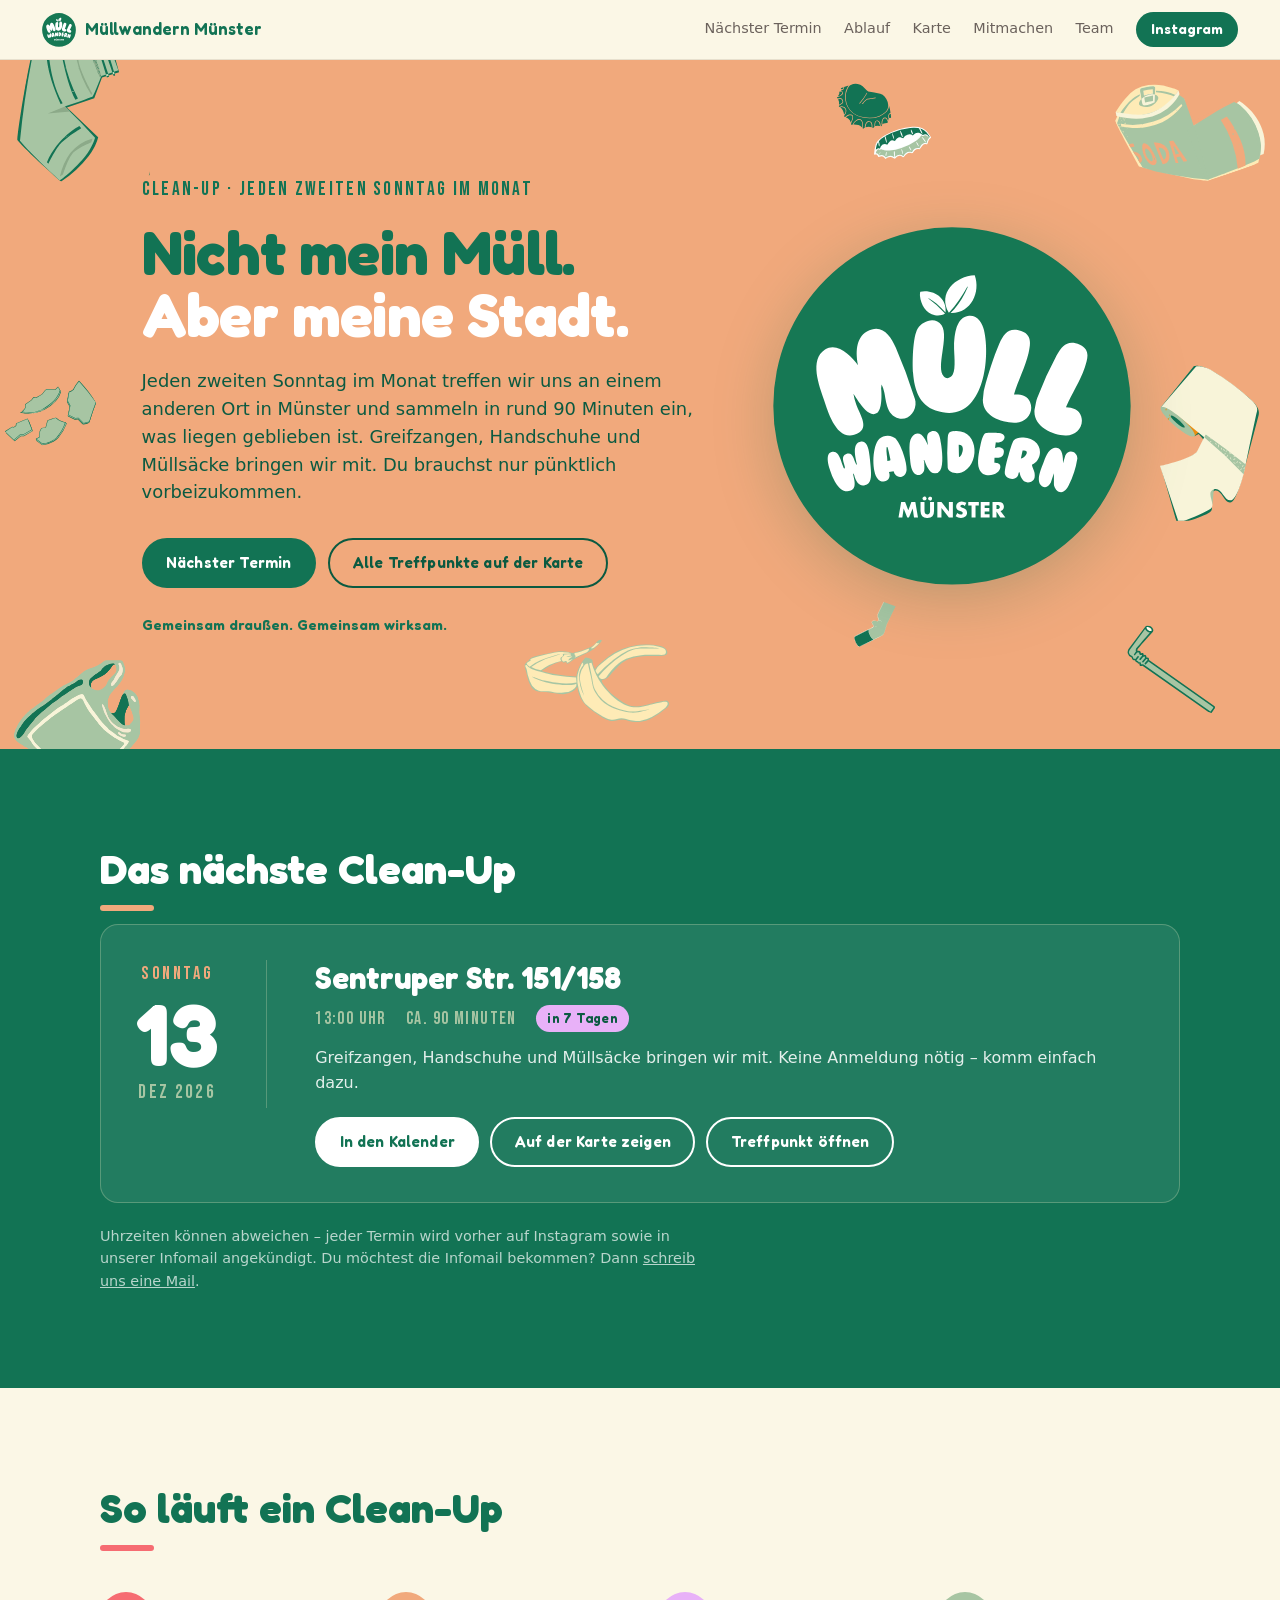
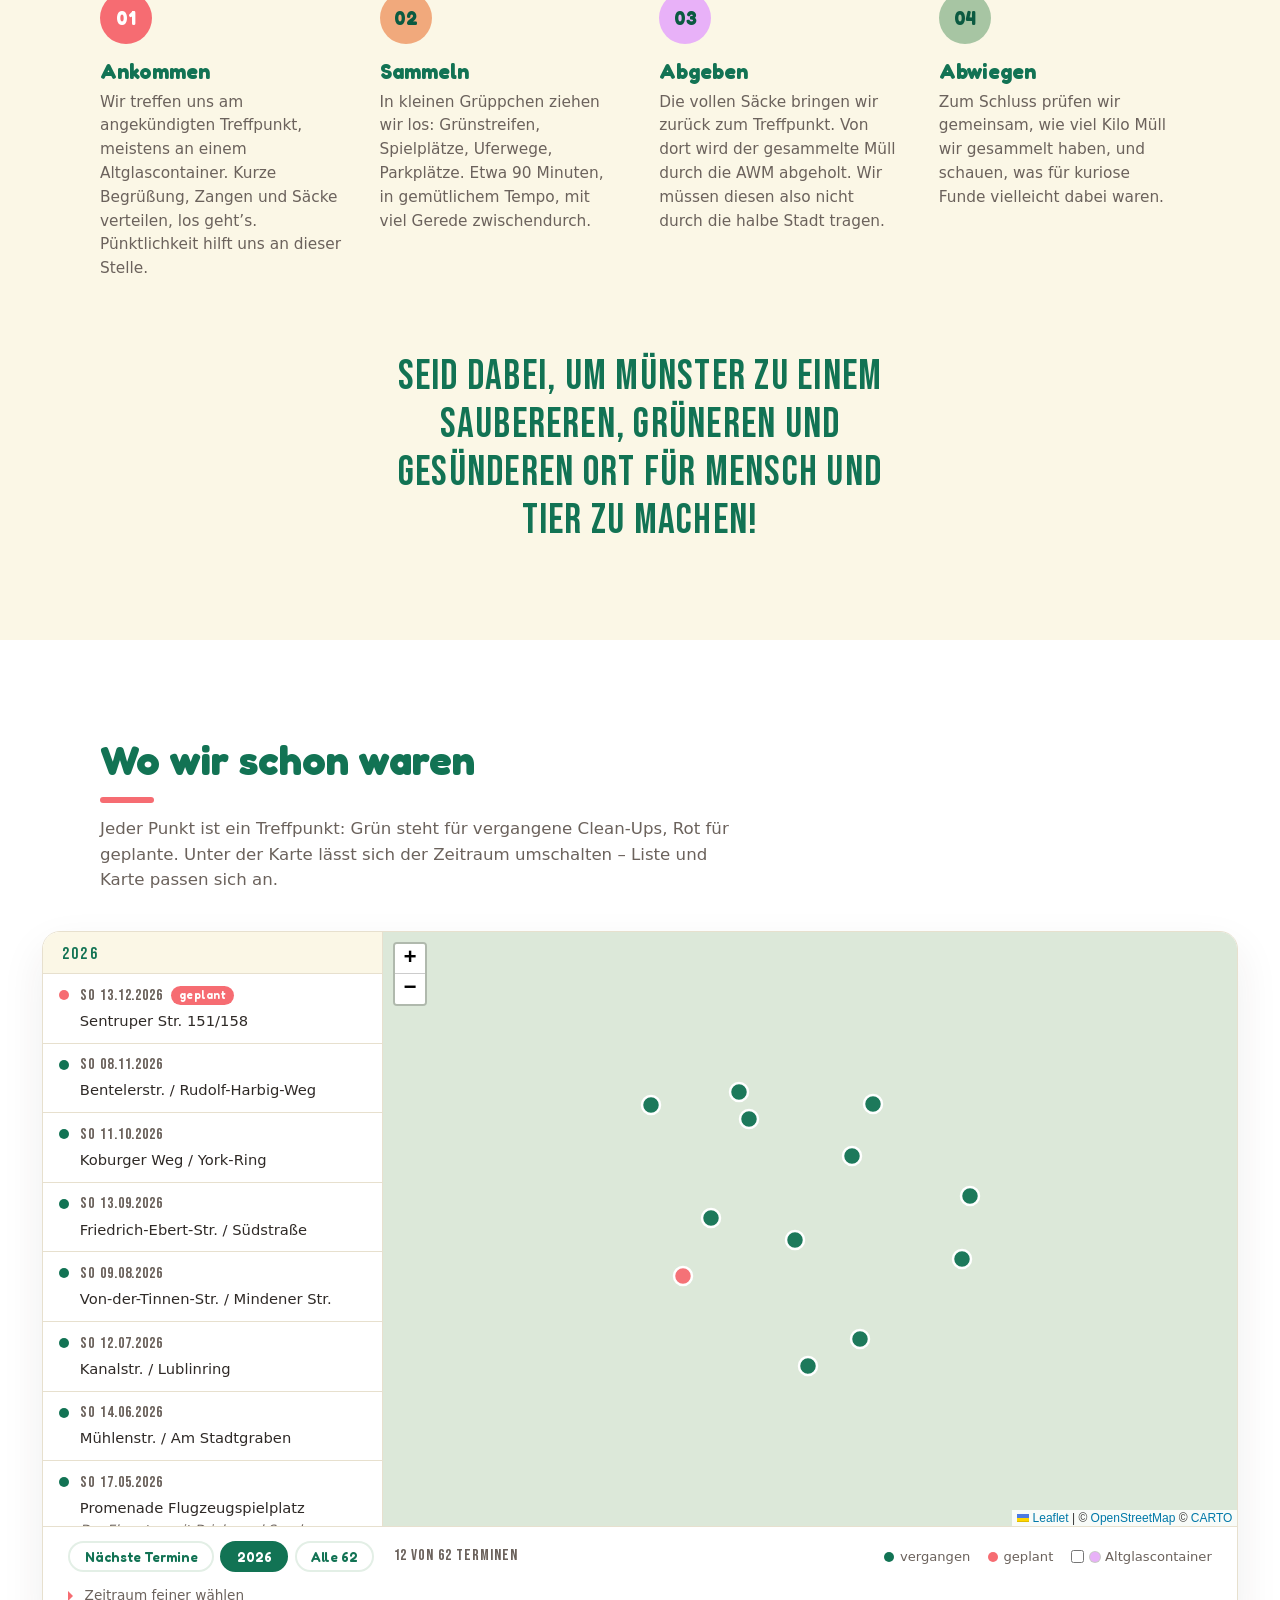
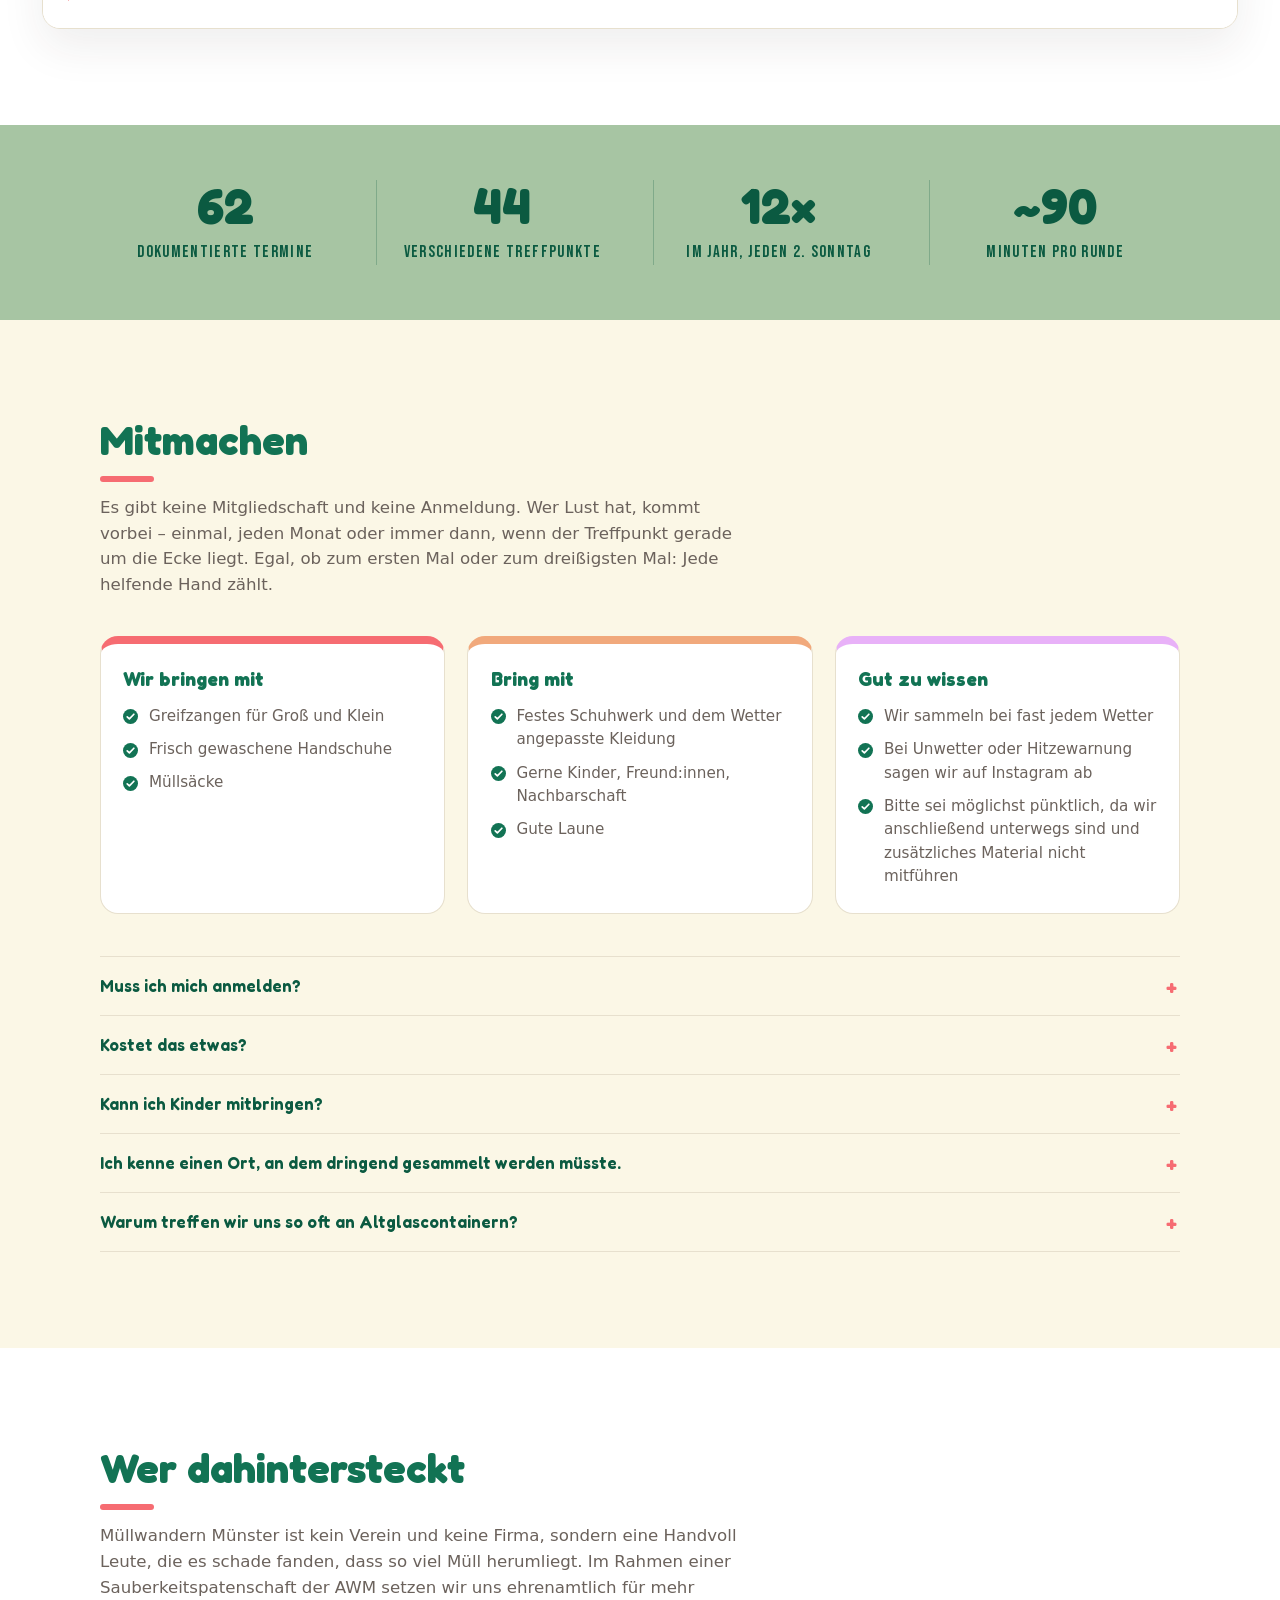
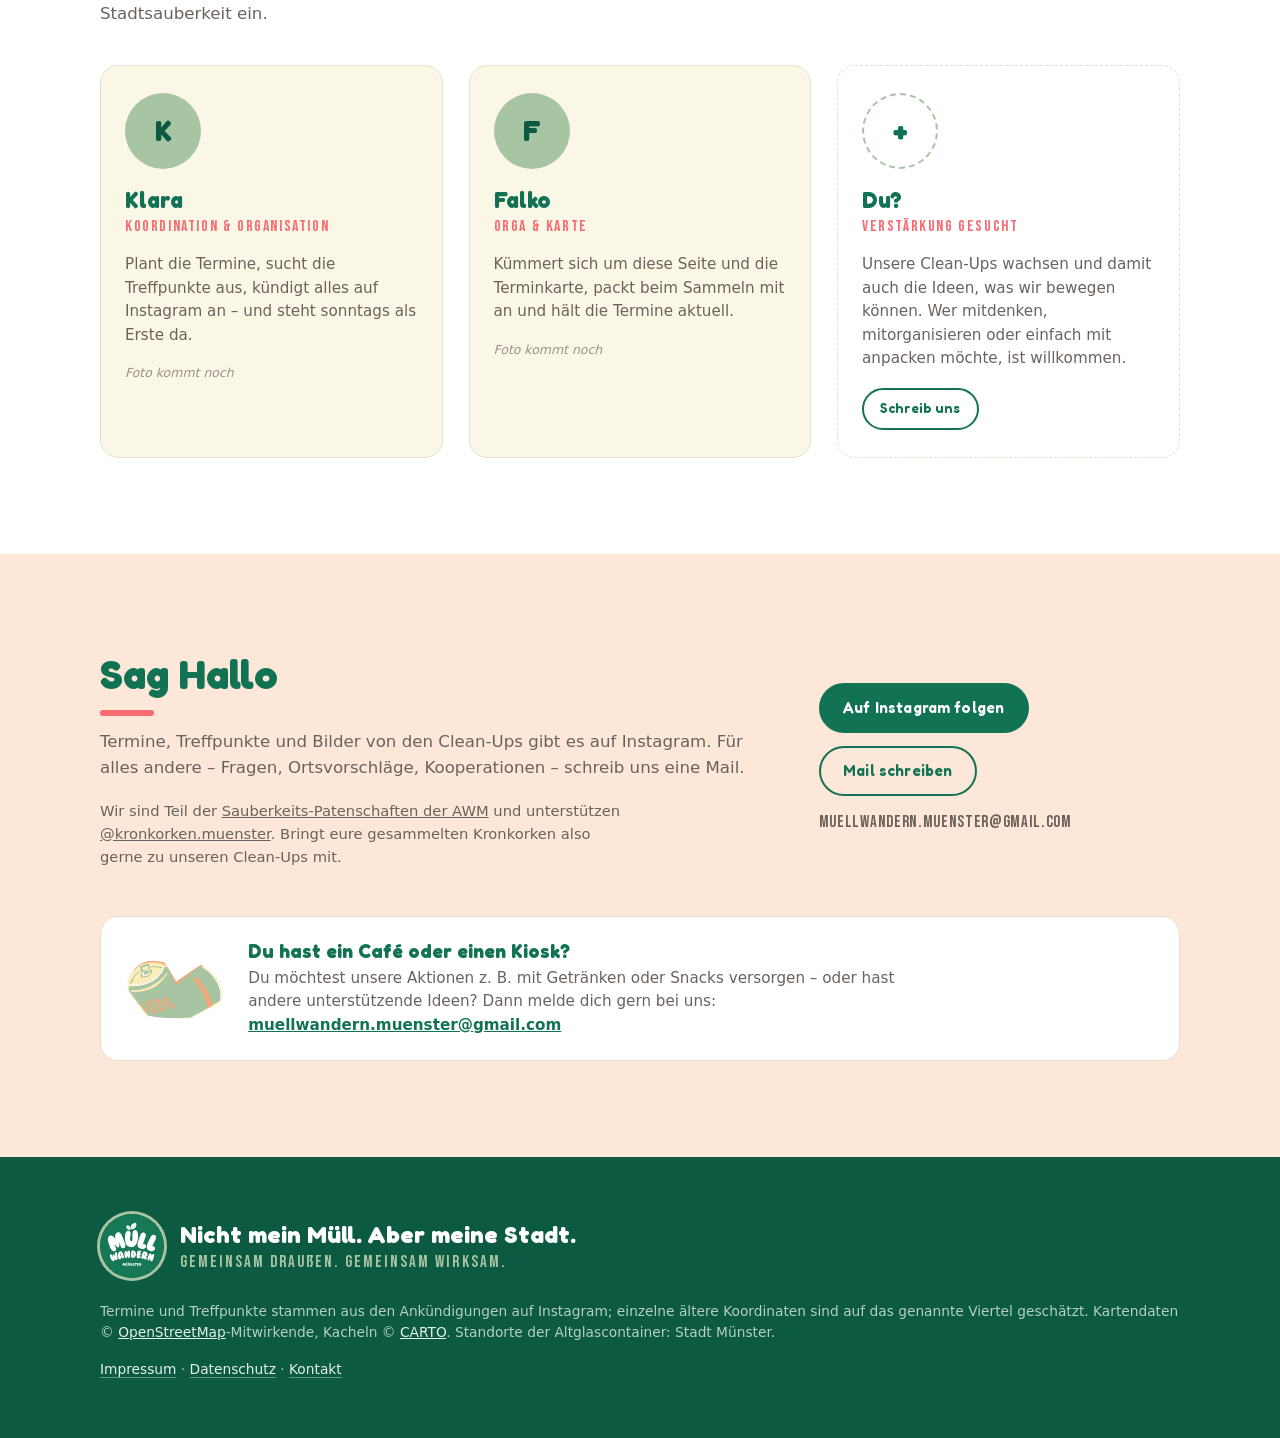
==== commit bcd9d30a: "Texte nach Feedback von Klara überarbeiten Einleitung, Ablauf, Mitmachen, FAQ, Team und Kontakt auf " ====
--- a/index.html
+++ b/index.html
@@ -13,9 +13,9 @@
 <meta property="og:locale" content="de_DE">
 <link rel="icon" href="data:image/svg+xml,<svg xmlns='http://www.w3.org/2000/svg' viewBox='0 0 32 32'><circle cx='16' cy='16' r='16' fill='%23127354'/><path d='M16.5 23c-1-6 1-11 6.5-13-1.5 6.5-3.5 10-6.5 13z' fill='%23fff'/><path d='M15.5 23c.5-4.5-1.5-8-5.5-9 1.5 4.5 3 7 5.5 9z' fill='%23fff'/></svg>">
 <link rel="stylesheet" href="vendor/leaflet/leaflet.css">
-<link rel="stylesheet" href="style.css?v=202608191802">
+<link rel="stylesheet" href="style.css?v=202609281117">
 <script src="vendor/leaflet/leaflet.js" defer></script>
-<script src="script.js?v=202608191802" defer></script>
+<script src="script.js?v=202609281117" defer></script>
 </head>
 <body>
 
@@ -53,9 +53,9 @@
       <p class="kicker">Clean-Up · jeden zweiten Sonntag im Monat</p>
       <p class="claim">Nicht mein Müll.<br><span class="claim-alt">Aber meine Stadt.</span></p>
       <p class="lead">
-        Jeden zweiten Sonntag im Monat treffen wir uns an einem wechselnden Ort in Münster,
-        laufen rund 90 Minuten durchs Viertel und sammeln ein, was liegen geblieben ist.
-        Greifzangen, Handschuhe und Säcke bringen wir mit – du brauchst nur vorbeizukommen.
+        Jeden zweiten Sonntag im Monat treffen wir uns an einem anderen Ort in Münster
+        und sammeln in rund 90 Minuten ein, was liegen geblieben ist.
+        Greifzangen, Handschuhe und Müllsäcke bringen wir mit. Du brauchst nur pünktlich vorbeizukommen.
       </p>
       <div class="hero-actions">
         <a class="btn btn-primary" href="#termin">Nächster Termin</a>
@@ -70,13 +70,14 @@
 <!-- ---------- Nächster Termin ---------- -->
 <section class="section section-accent" id="termin">
   <div class="wrap">
-    <h2 class="section-title">Der nächste Clean-Up</h2>
+    <h2 class="section-title">Das nächste Clean-Up</h2>
     <div class="next-card" id="next-card">
       <p class="next-loading">Termine werden geladen …</p>
     </div>
     <p class="next-hint">
       <span id="next-following"></span>
-      Uhrzeiten können abweichen – jeder Termin wird vorher auf Instagram angekündigt.
+      Uhrzeiten können abweichen – jeder Termin wird vorher auf Instagram sowie in unserer Infomail angekündigt.
+      Du möchtest die Infomail bekommen? Dann <a href="mailto:muellwandern.muenster@gmail.com?subject=Infomail">schreib uns eine Mail</a>.
     </p>
   </div>
 </section>
@@ -89,22 +90,22 @@
       <li>
         <span class="step-no">01</span>
         <h3>Ankommen</h3>
-        <p>Wir treffen uns am angekündigten Treffpunkt – meistens an einem Altglascontainer, gut mit Rad und Bus erreichbar. Kurze Begrüßung, Zangen und Säcke verteilen, los geht’s.</p>
+        <p>Wir treffen uns am angekündigten Treffpunkt, meistens an einem Altglascontainer. Kurze Begrüßung, Zangen und Säcke verteilen, los geht’s. Pünktlichkeit hilft uns an dieser Stelle.</p>
       </li>
       <li>
         <span class="step-no">02</span>
         <h3>Sammeln</h3>
-        <p>In kleinen Grüppchen ziehen wir durchs Viertel: Grünstreifen, Spielplätze, Uferwege, Parkplätze. Etwa 90 Minuten, in gemütlichem Tempo, mit viel Gerede zwischendurch.</p>
+        <p>In kleinen Grüppchen ziehen wir los: Grünstreifen, Spielplätze, Uferwege, Parkplätze. Etwa 90 Minuten, in gemütlichem Tempo, mit viel Gerede zwischendurch.</p>
       </li>
       <li>
         <span class="step-no">03</span>
         <h3>Abgeben</h3>
-        <p>Die vollen Säcke kommen zurück zum Treffpunkt. Von dort wird der gesammelte Müll abgeholt – wir müssen ihn also nicht durch die halbe Stadt tragen.</p>
+        <p>Die vollen Säcke bringen wir zurück zum Treffpunkt. Von dort wird der gesammelte Müll durch die AWM abgeholt. Wir müssen diesen also nicht durch die halbe Stadt tragen.</p>
       </li>
       <li>
         <span class="step-no">04</span>
-        <h3>Ausklingen</h3>
-        <p>Zum Schluss schauen wir, was für kuriose Funde dabei waren, und lassen den Vormittag zusammen ausklingen – im Dezember traditionell mit Glühwein.</p>
+        <h3>Abwiegen</h3>
+        <p>Zum Schluss prüfen wir gemeinsam, wie viel Kilo Müll wir gesammelt haben, und schauen, was für kuriose Funde vielleicht dabei waren.</p>
       </li>
     </ol>
     <blockquote class="pull">
@@ -178,16 +179,15 @@
       <div class="card">
         <h3>Wir bringen mit</h3>
         <ul class="ticks">
-          <li>Greifzangen zum Ausleihen</li>
-          <li>Handschuhe</li>
-          <li>Müllsäcke für die Funde</li>
-          <li>Leute, die auch zum ersten Mal da sind</li>
+          <li>Greifzangen für Groß und Klein</li>
+          <li>Frisch gewaschene Handschuhe</li>
+          <li>Müllsäcke</li>
         </ul>
       </div>
       <div class="card">
         <h3>Bring mit</h3>
         <ul class="ticks">
-          <li>Festes Schuhwerk und wetterfeste Kleidung</li>
+          <li>Festes Schuhwerk und dem Wetter angepasste Kleidung</li>
           <li>Gerne Kinder, Freund:innen, Nachbarschaft</li>
           <li>Gute Laune</li>
         </ul>
@@ -197,7 +197,7 @@
         <ul class="ticks">
           <li>Wir sammeln bei fast jedem Wetter</li>
           <li>Bei Unwetter oder Hitzewarnung sagen wir auf Instagram ab</li>
-          <li>Los geht es pünktlich, dazustoßen geht trotzdem</li>
+          <li>Bitte sei möglichst pünktlich, da wir anschließend unterwegs sind und zusätzliches Material nicht mitführen</li>
         </ul>
       </div>
     </div>
@@ -213,15 +213,15 @@
       </details>
       <details>
         <summary>Kann ich Kinder mitbringen?</summary>
-        <p>Sehr gerne. Kinder finden erfahrungsgemäß am meisten – und die spannendsten Sachen.</p>
+        <p>Sehr gerne. Uns ist wichtig, schon die Kleinsten für Stadtsauberkeit und einen achtsamen Umgang mit ihrer Umgebung zu sensibilisieren.</p>
       </details>
       <details>
         <summary>Ich kenne einen Ort, an dem dringend gesammelt werden müsste.</summary>
-        <p>Schreib uns! Die Treffpunkte wechseln jeden Monat, und Vorschläge aus den Vierteln sind ausdrücklich willkommen.</p>
+        <p>Schreib uns gerne! Unsere Treffpunkte wechseln regelmäßig. Ideen für kommende Termine sind ausdrücklich willkommen und können bei unserer Planung berücksichtigt werden.</p>
       </details>
       <details>
         <summary>Warum treffen wir uns so oft an Altglascontainern?</summary>
-        <p>Sie sind leicht zu finden, es gibt sie in jedem Viertel – und drumherum liegt fast immer etwas. Auf der <a href="#karte">Karte</a> lassen sich alle Container der Stadt einblenden.</p>
+        <p>Bei unseren Clean-Ups finden wir meistens jede Menge Altglas. An den Containern können wir es direkt richtig entsorgen. Die AWM holt unsere gesammelten Müllsäcke am Folgetag ab. Auf der <a href="#karte">Karte</a> lassen sich außerdem alle Altglascontainer der Stadt einblenden.</p>
       </details>
     </div>
   </div>
@@ -235,13 +235,13 @@
     <h2 class="section-title">Wer dahintersteckt</h2>
     <p class="section-lead">
       Müllwandern Münster ist kein Verein und keine Firma, sondern eine Handvoll Leute, die es schade fanden,
-      dass so viel Müll herumliegt – und dann angefangen haben, ihn einzusammeln.
+      dass so viel Müll herumliegt. Im Rahmen einer Sauberkeitspatenschaft der AWM setzen wir uns ehrenamtlich für mehr Stadtsauberkeit ein.
     </p>
     <div class="people">
       <article class="person">
         <span class="avatar" aria-hidden="true">K</span>
         <h3>Klara</h3>
-        <p class="role">Hauptverantwortlich</p>
+        <p class="role">Koordination &amp; Organisation</p>
         <p>Plant die Termine, sucht die Treffpunkte aus, kündigt alles auf Instagram an – und steht sonntags als Erste da.</p>
         <p class="photo-hint">Foto kommt noch</p>
       </article>
@@ -275,6 +275,7 @@
       <p class="partner">
         Wir sind Teil der <a href="https://awm.stadt-muenster.de/stadtsauberkeit/sauberkeitspatenschaften" target="_blank" rel="noopener">Sauberkeits-Patenschaften der AWM</a>
         und unterstützen <a href="https://www.instagram.com/kronkorken.muenster/" target="_blank" rel="noopener">@kronkorken.muenster</a>.
+        Bringt eure gesammelten Kronkorken also gerne zu unseren Clean-Ups mit.
       </p>
     </div>
     <div class="contact-links">
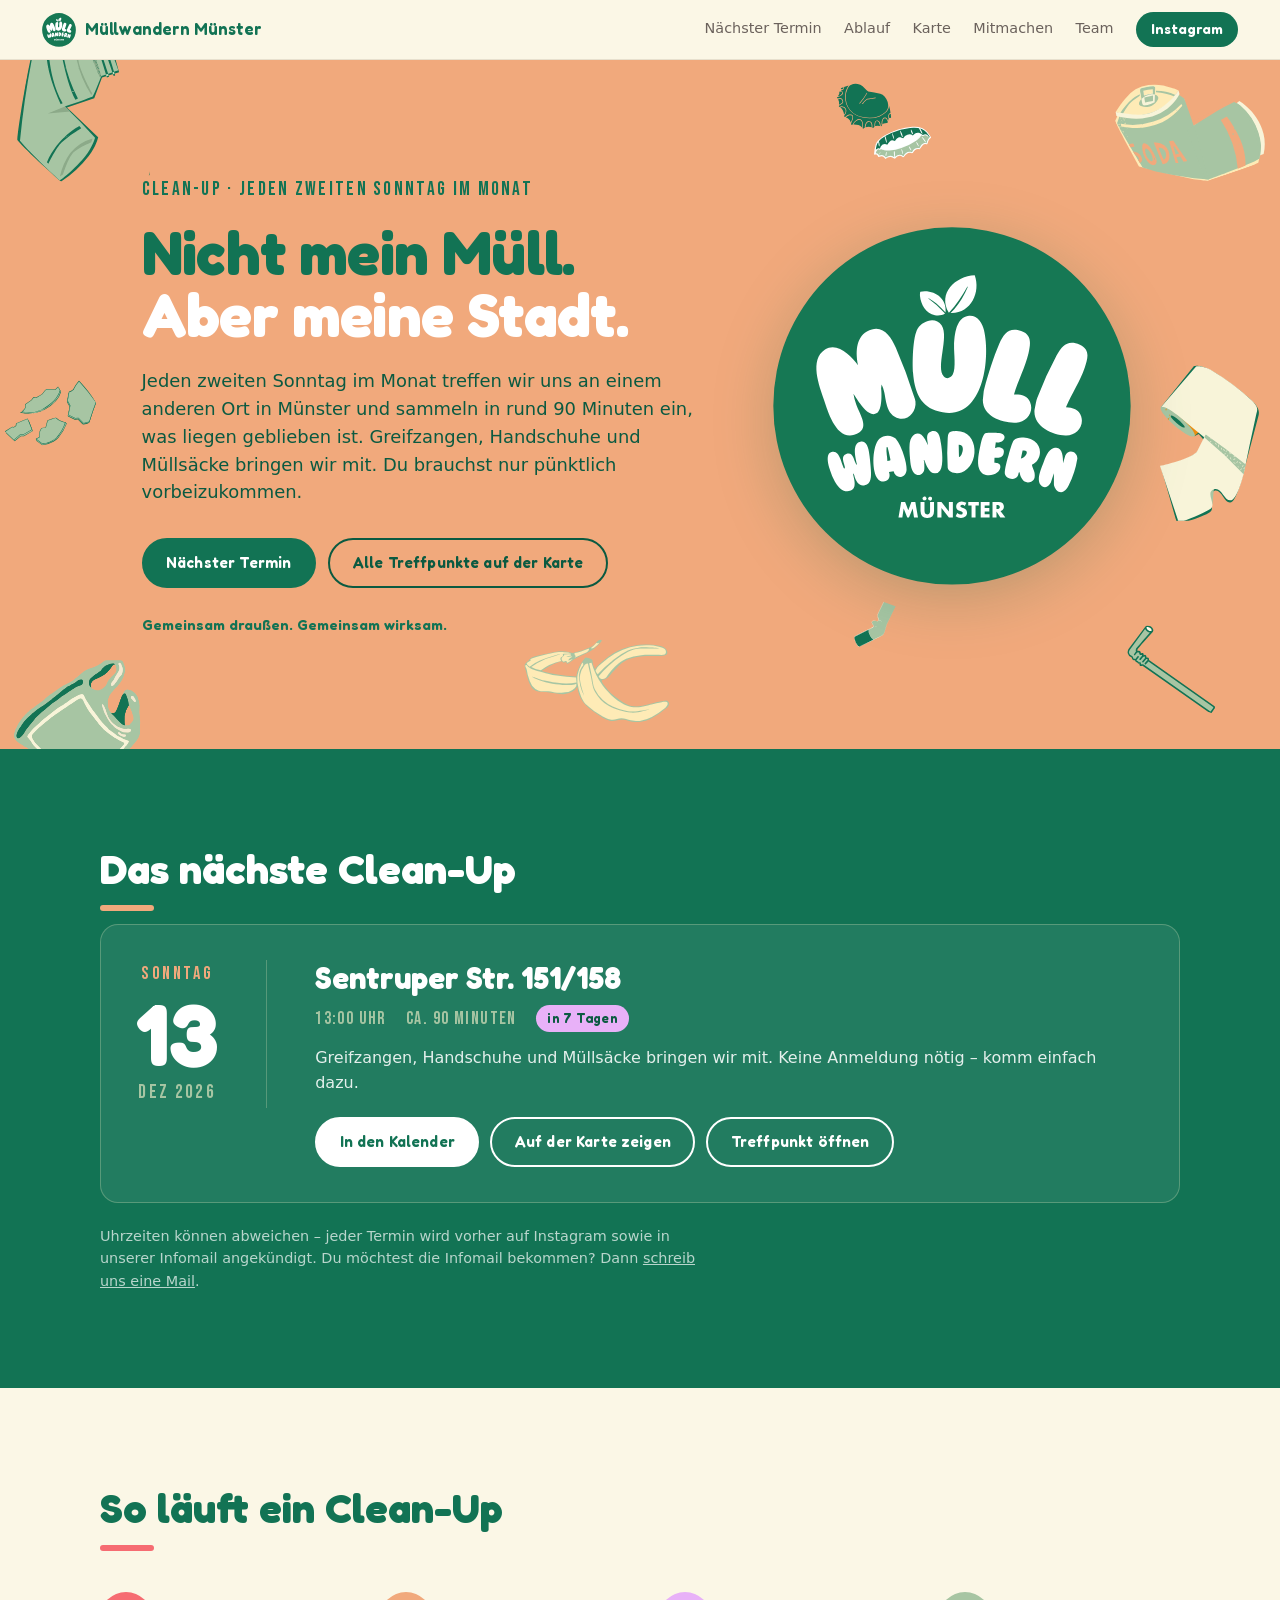
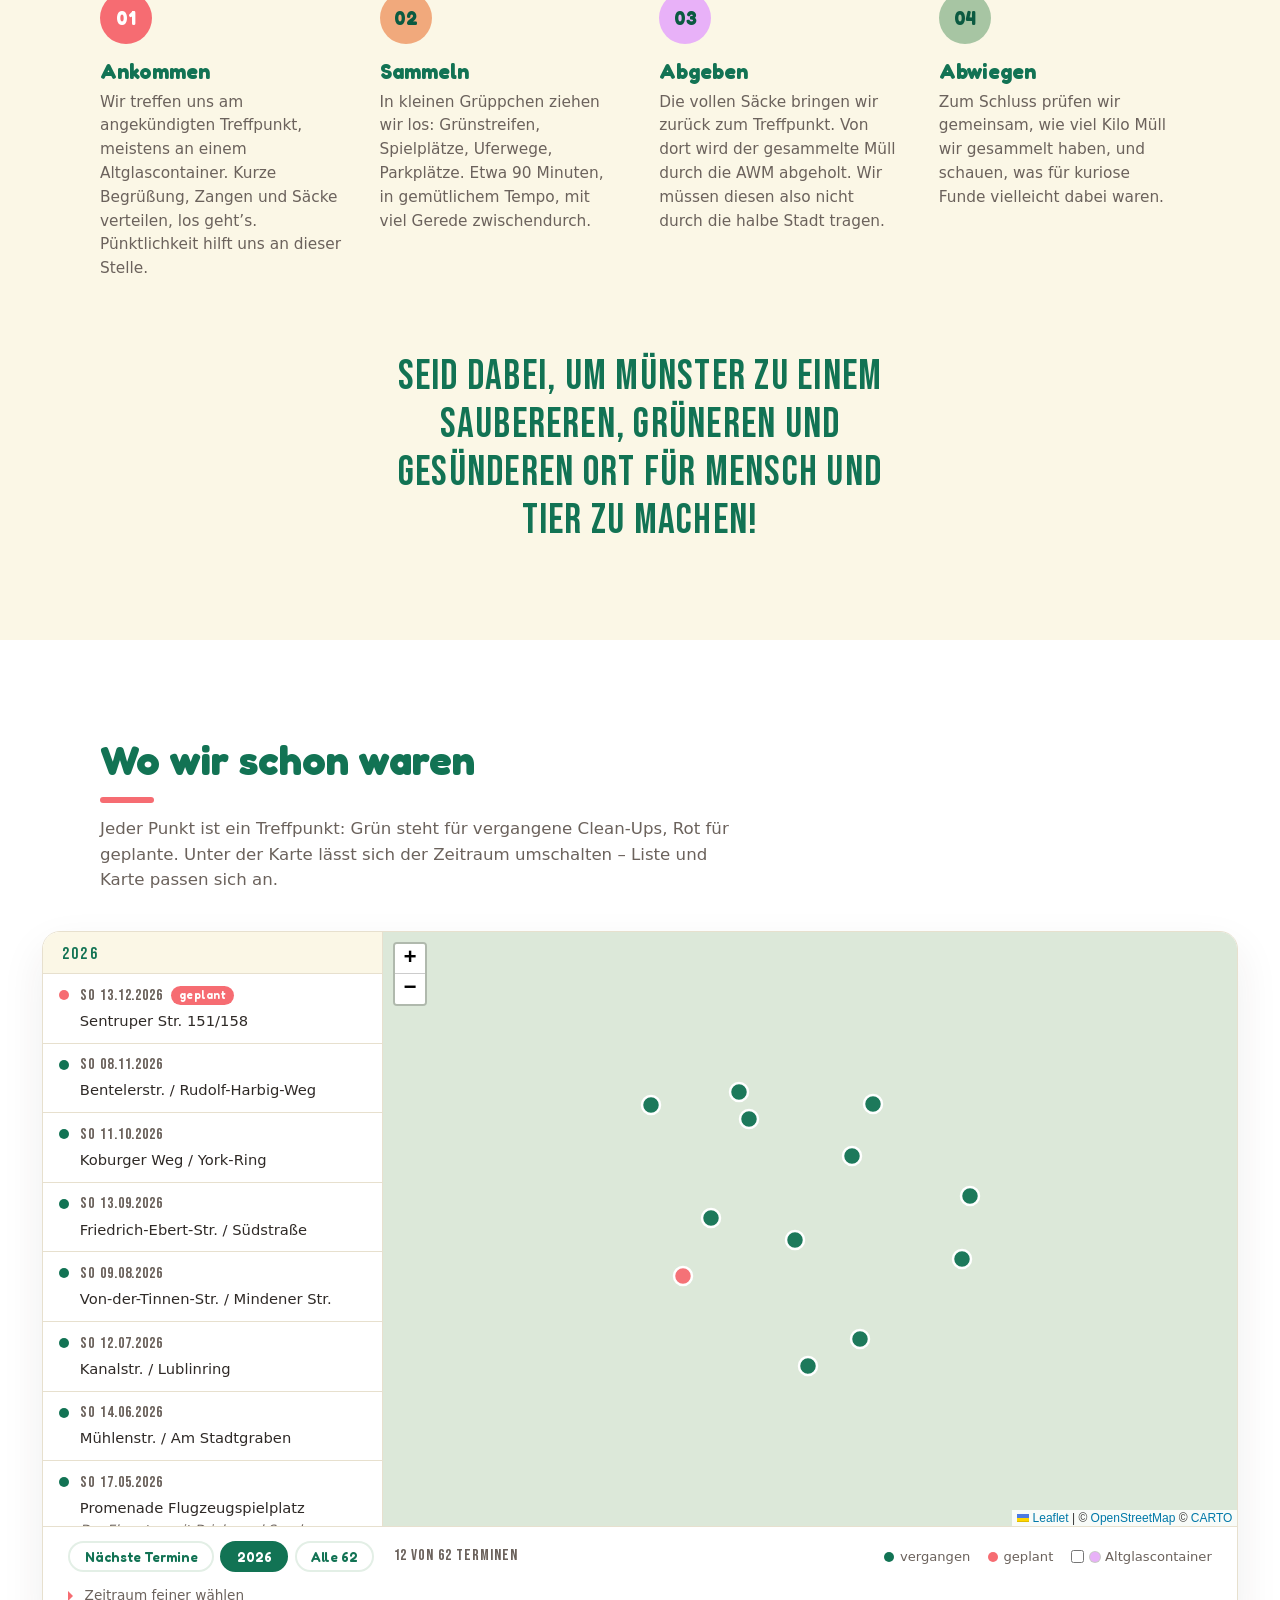
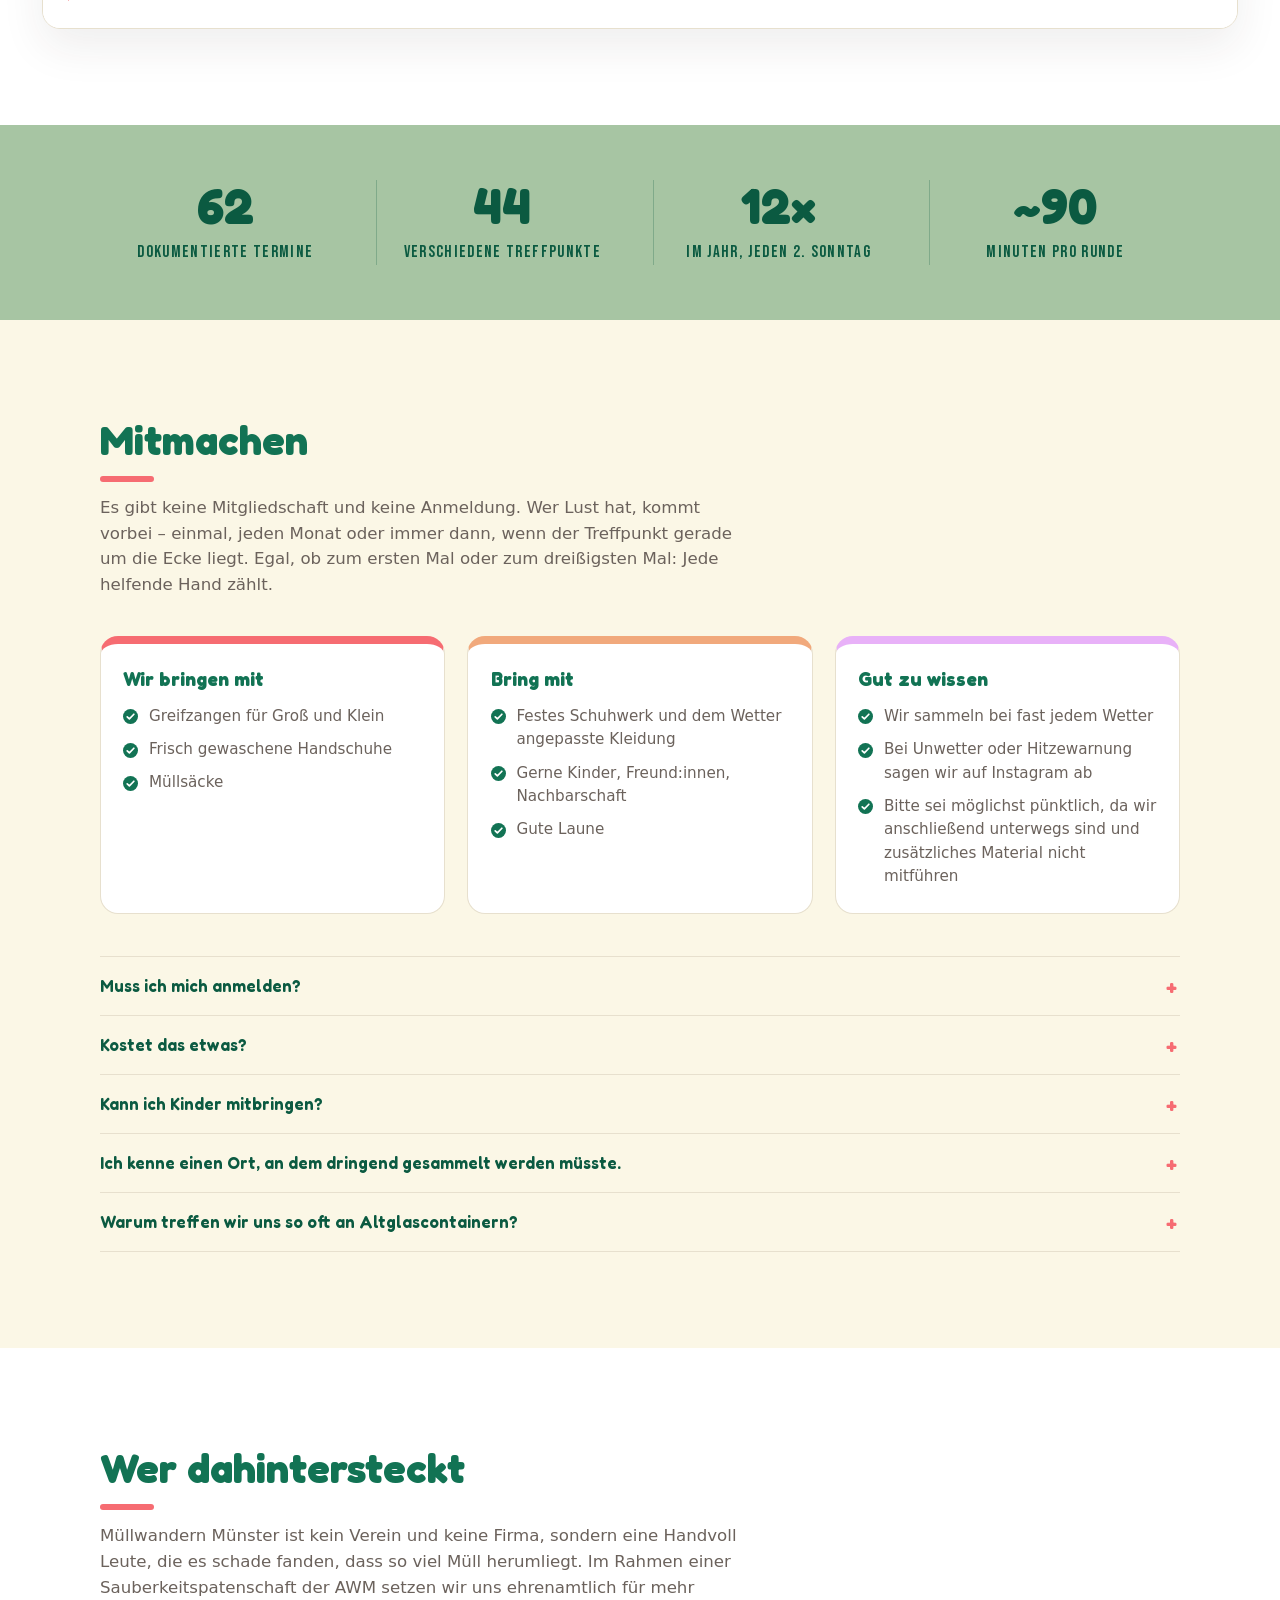
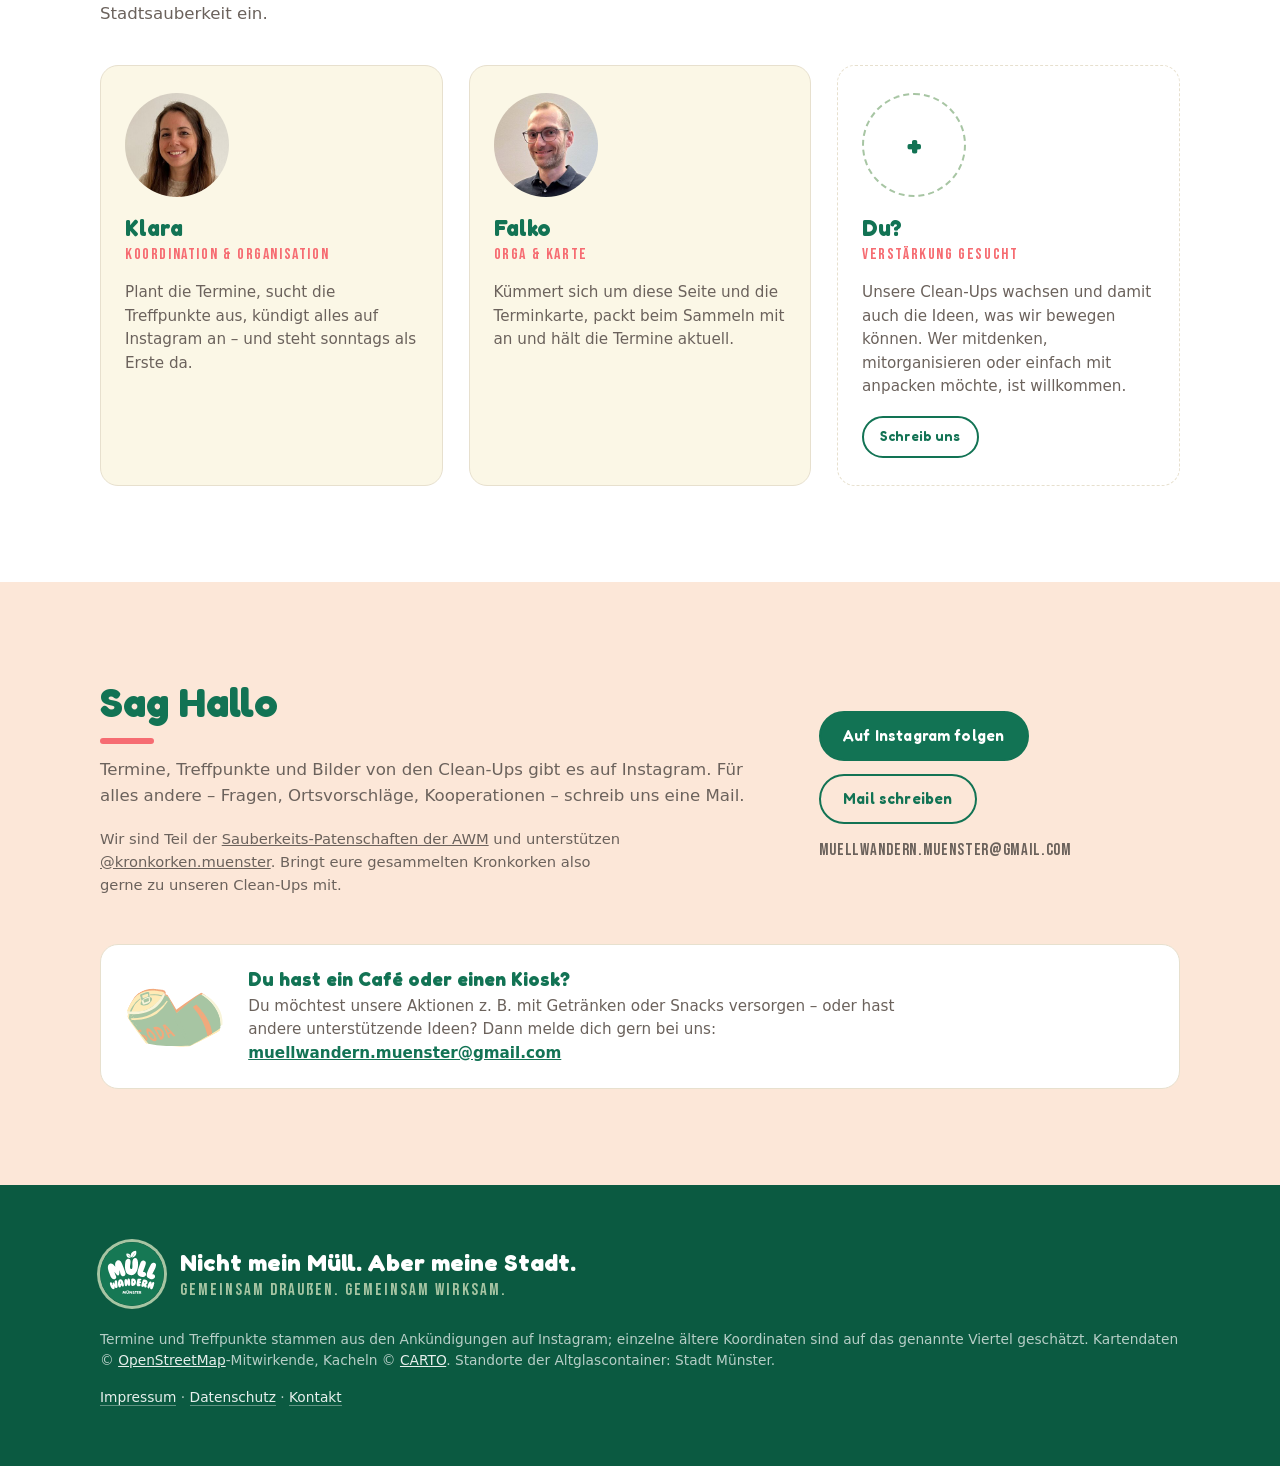
==== commit 85d6d1e6: "Team-Fotos von Klara und Falko einbinden Porträts als runde Avatare (104 px) im Team-Abschnitt statt" ====
--- a/index.html
+++ b/index.html
@@ -13,9 +13,9 @@
 <meta property="og:locale" content="de_DE">
 <link rel="icon" href="data:image/svg+xml,<svg xmlns='http://www.w3.org/2000/svg' viewBox='0 0 32 32'><circle cx='16' cy='16' r='16' fill='%23127354'/><path d='M16.5 23c-1-6 1-11 6.5-13-1.5 6.5-3.5 10-6.5 13z' fill='%23fff'/><path d='M15.5 23c.5-4.5-1.5-8-5.5-9 1.5 4.5 3 7 5.5 9z' fill='%23fff'/></svg>">
 <link rel="stylesheet" href="vendor/leaflet/leaflet.css">
-<link rel="stylesheet" href="style.css?v=202609281117">
+<link rel="stylesheet" href="style.css?v=202610071258">
 <script src="vendor/leaflet/leaflet.js" defer></script>
-<script src="script.js?v=202609281117" defer></script>
+<script src="script.js?v=202610071258" defer></script>
 </head>
 <body>
 
@@ -227,9 +227,7 @@
   </div>
 </section>
 
-<!-- ---------- Team ----------
-     Beschreibungstexte sind ein Vorschlag und gehören gegengelesen; Fotos fehlen noch
-     (avatar-Kreise durch <img src="..." alt="..."> ersetzen). -->
+<!-- ---------- Team ---------- -->
 <section class="section section-team" id="team">
   <div class="wrap">
     <h2 class="section-title">Wer dahintersteckt</h2>
@@ -239,18 +237,16 @@
     </p>
     <div class="people">
       <article class="person">
-        <span class="avatar" aria-hidden="true">K</span>
+        <img class="avatar" src="team/klara.jpg" alt="Porträt von Klara" width="320" height="320">
         <h3>Klara</h3>
         <p class="role">Koordination &amp; Organisation</p>
         <p>Plant die Termine, sucht die Treffpunkte aus, kündigt alles auf Instagram an – und steht sonntags als Erste da.</p>
-        <p class="photo-hint">Foto kommt noch</p>
       </article>
       <article class="person">
-        <span class="avatar" aria-hidden="true">F</span>
+        <img class="avatar" src="team/falko.jpg" alt="Porträt von Falko" width="320" height="320">
         <h3>Falko</h3>
         <p class="role">Orga &amp; Karte</p>
         <p>Kümmert sich um diese Seite und die Terminkarte, packt beim Sammeln mit an und hält die Termine aktuell.</p>
-        <p class="photo-hint">Foto kommt noch</p>
       </article>
       <article class="person person-join">
         <span class="avatar avatar-empty" aria-hidden="true">+</span>
--- a/style.css
+++ b/style.css
@@ -867,8 +867,9 @@
 .avatar {
   display: grid;
   place-items: center;
-  width: 76px; height: 76px;
+  width: 104px; height: 104px;
   border-radius: 50%;
+  object-fit: cover;
   background: var(--sage);
   color: var(--green-deep);
   font-family: var(--display);
@@ -891,12 +892,6 @@
   margin: 0.2rem 0 0.8rem;
 }
 .person p { font-size: 0.95rem; color: var(--muted); }
-.person .photo-hint {
-  margin-top: 1rem;
-  font-size: 0.78rem;
-  font-style: italic;
-  color: #9A928B;
-}
 .person-join { border-style: dashed; background: var(--white); }
 .person-join .btn { margin-top: 1.1rem; }
 
